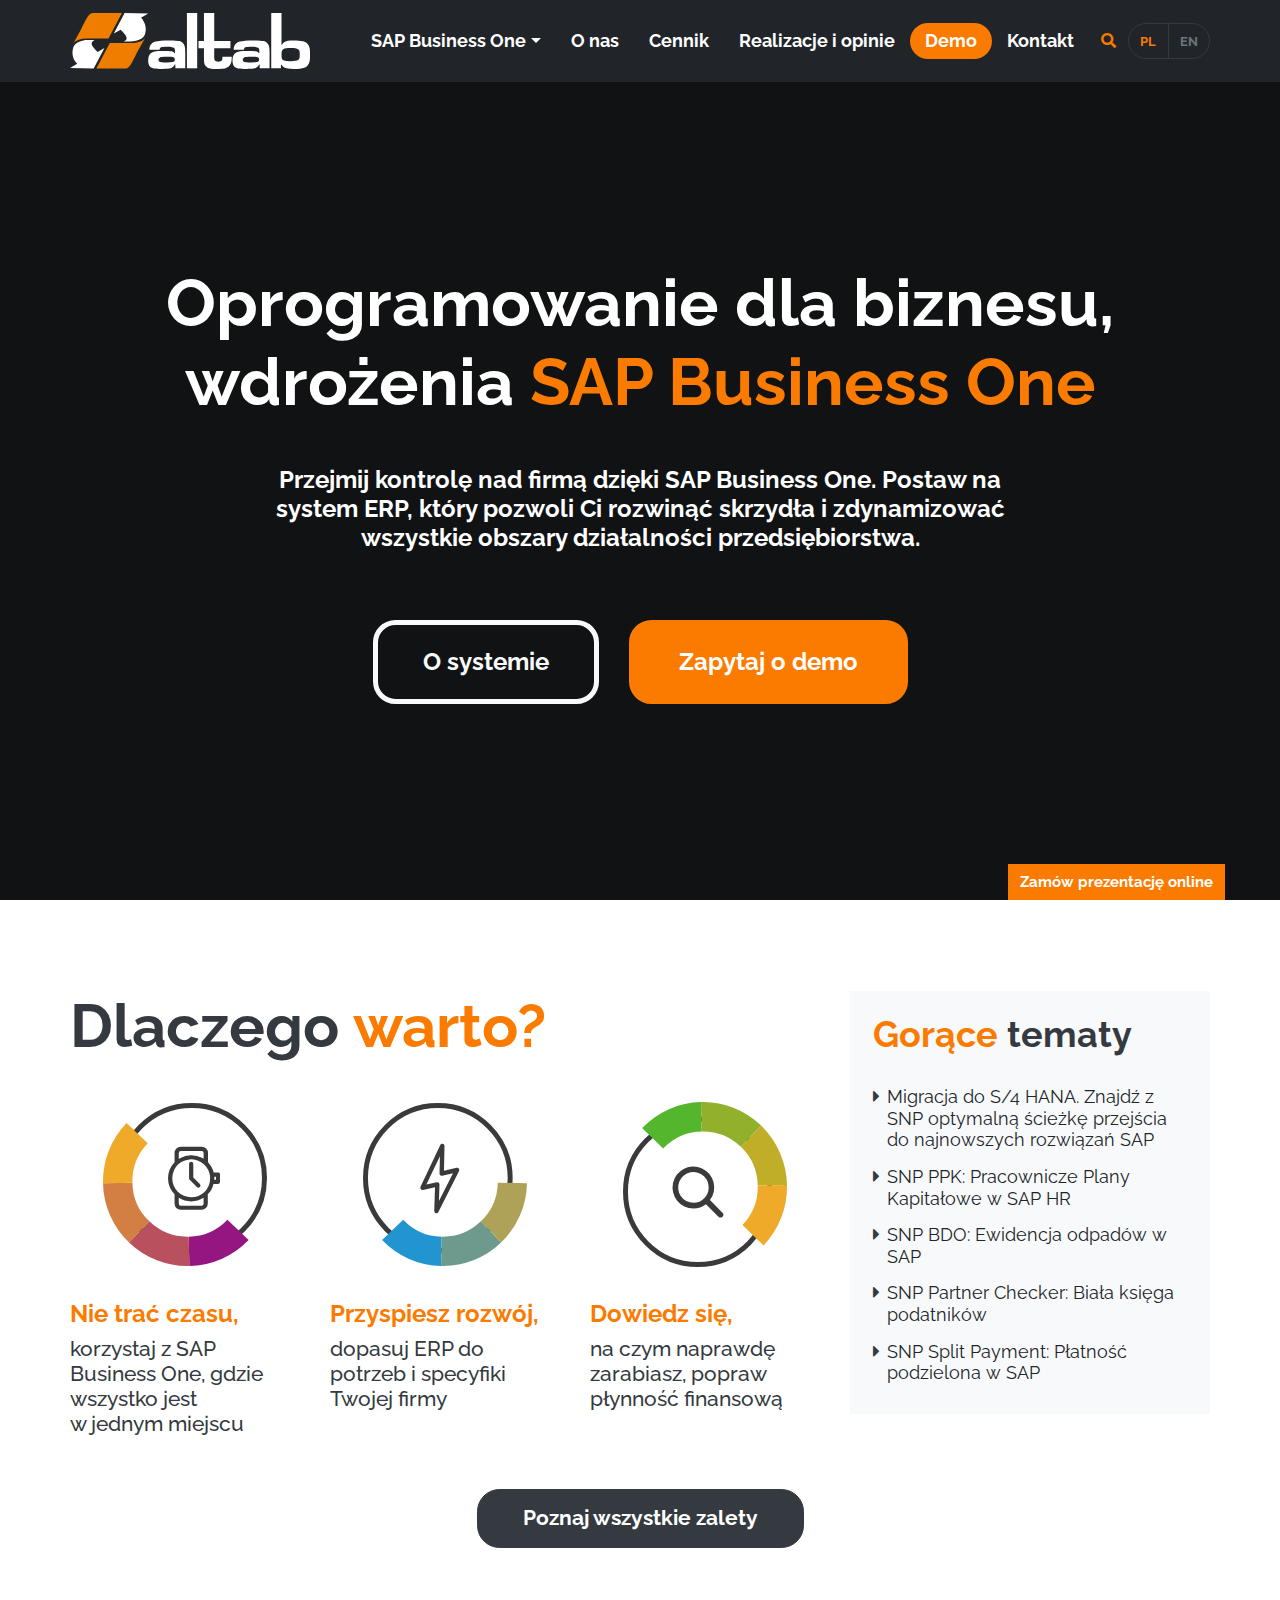
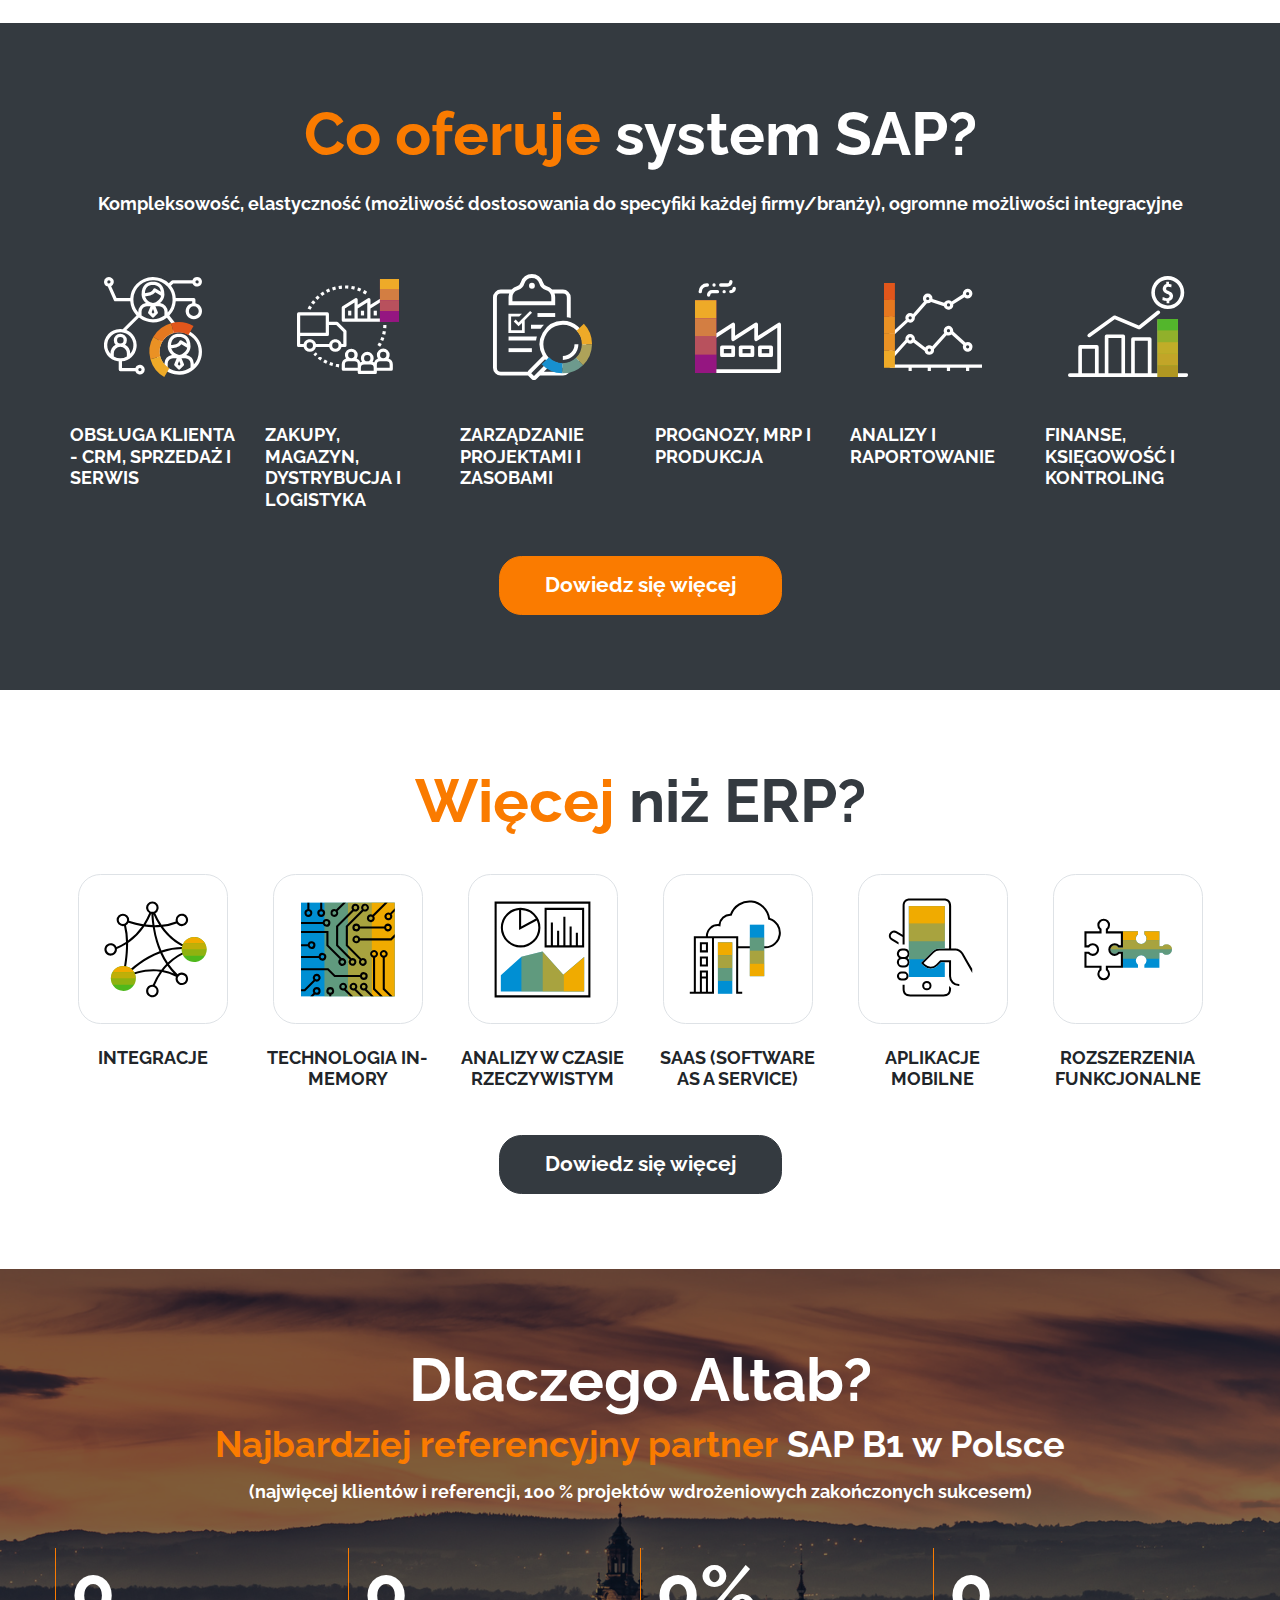
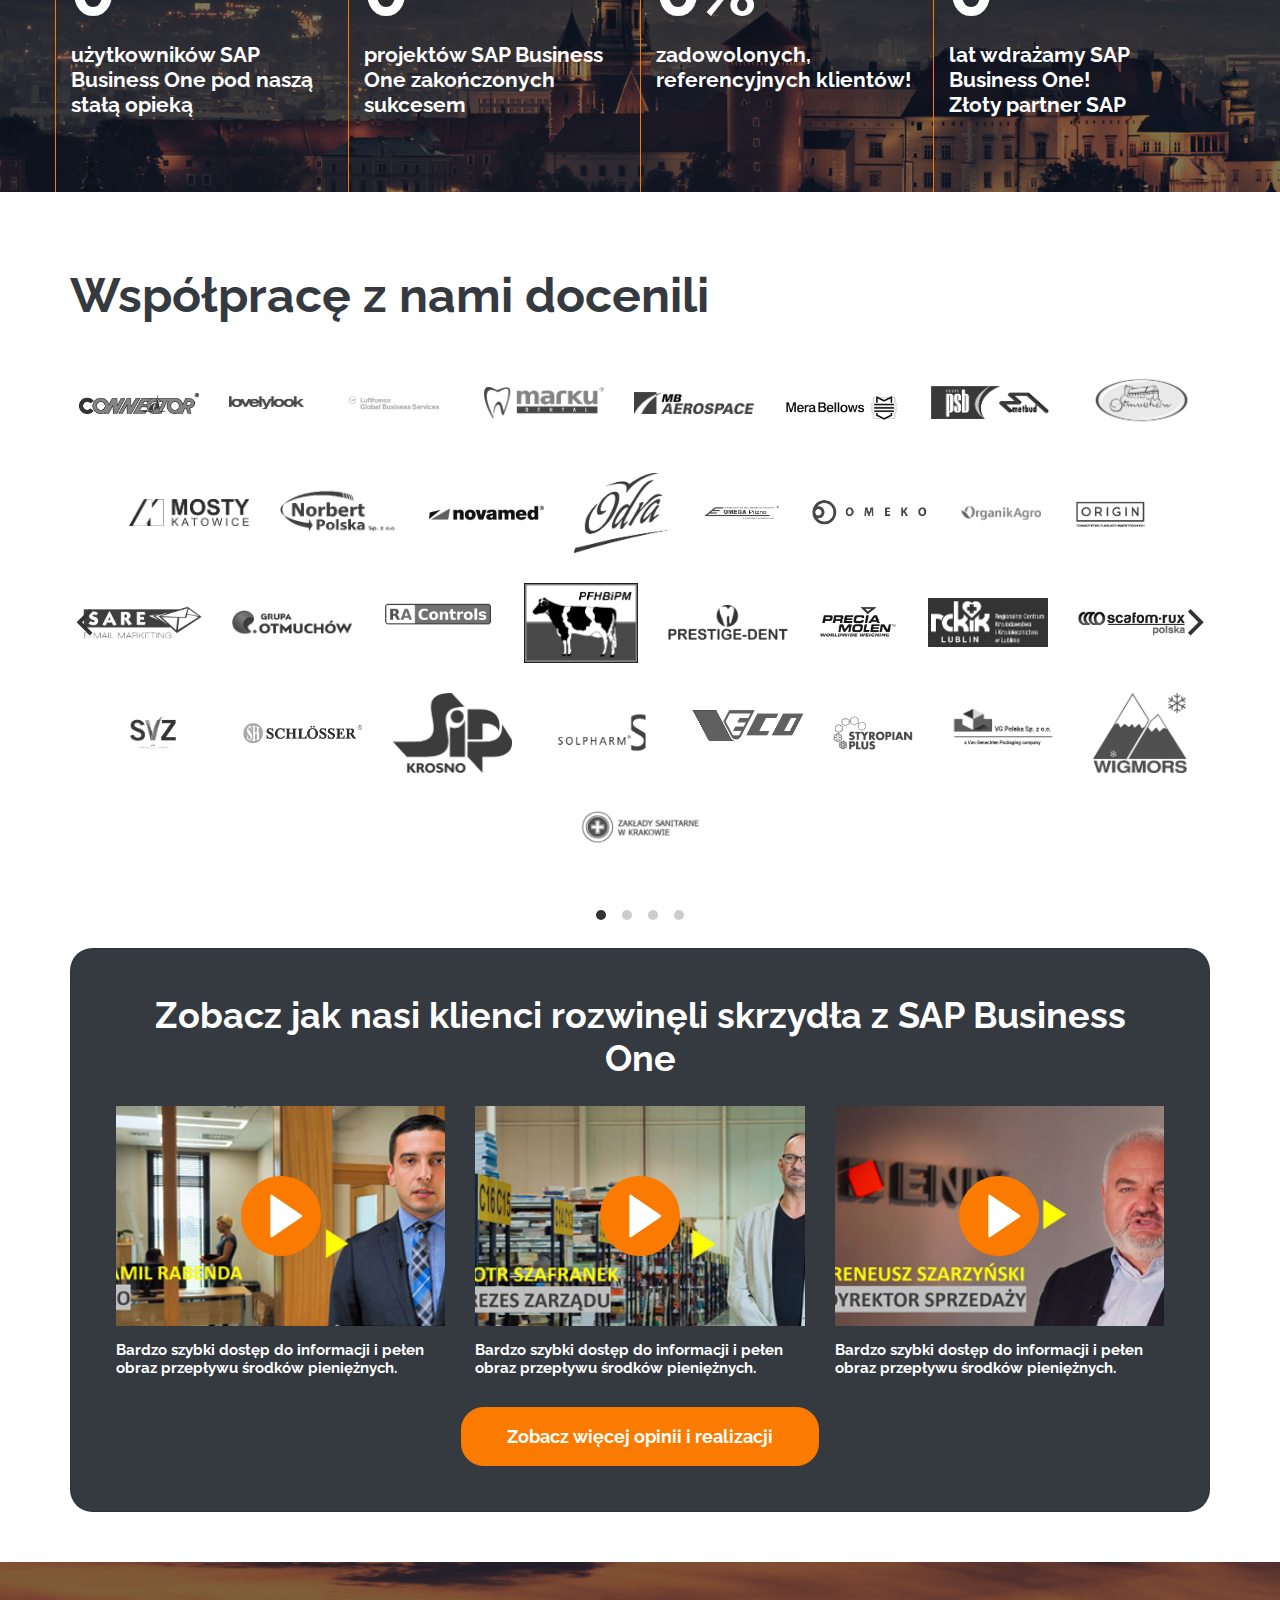
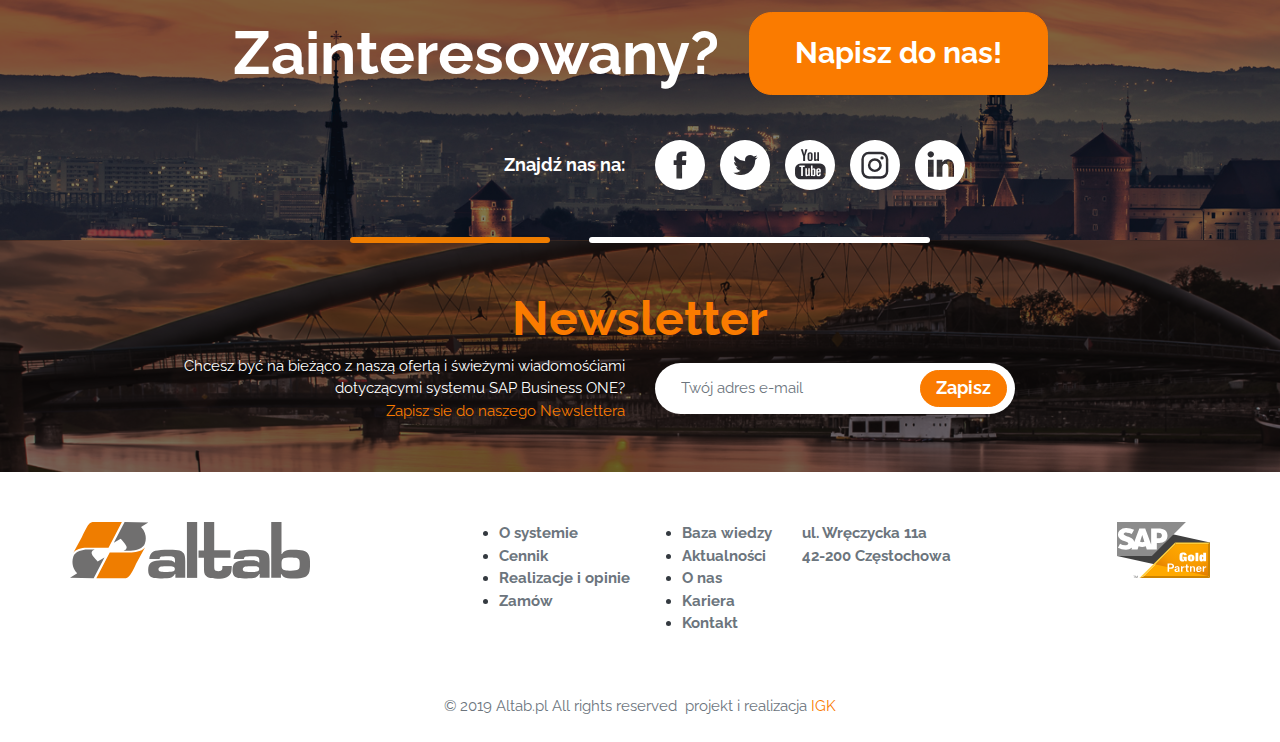
==== index.html @ 55e389f3 "Initial commit" ====
<!DOCTYPE html>
<html>

<head>
    <meta charset="utf-8">
    <meta name="viewport" content="width=device-width, initial-scale=1.0, shrink-to-fit=no">
    <title>Altab 2</title>
    <link rel="stylesheet" href="assets/bootstrap/css/bootstrap.min.css">
    <link rel="stylesheet" href="https://fonts.googleapis.com/css?family=Raleway:100,100i,200,200i,300,300i,400,400i,500,500i,600,600i,700,700i,800,800i,900,900i&amp;subset=latin-ext">
    <link rel="stylesheet" href="assets/fonts/fontawesome-all.min.css">
    <link rel="stylesheet" href="assets/css/styles.min.css">
</head>

<body>
    <div class="section__page">
        <header class="section__page__header">
            <div class="section__page__header__main">
                <nav class="navbar navbar-dark navbar-expand-xl bg-dark">
                    <div class="container"><a class="navbar-brand" href="index.html"><img class="img-fluid d-block width--240" src="assets/img/altab-logo-white.svg"></a><button data-toggle="collapse" class="navbar-toggler rounded-0 border-0 p-0" data-target="#navcol-1"><span class="sr-only">Toggle navigation</span><span class="navbar-toggler-icon"></span></button>
                        <div
                            class="collapse navbar-collapse justify-content-end py-3 py-xl-0" id="navcol-1">
                            <ul class="nav navbar-nav d-flex flex-column align-items-start flex-xl-row align-items-xl-center">
                                <li class="nav-item dropdown"><a class="dropdown-toggle nav-link text-white h5 mb-0 font-weight-bold px-0 px-xl-3" data-toggle="dropdown" aria-expanded="false" href="system.html">SAP Business One</a>
                                    <div class="dropdown-menu bg-primary rounded-lg"><a class="dropdown-item text-white small--1 font-weight-bold" href="system.html">Informacje o rozwiązaniu</a><a class="dropdown-item text-white small--1 font-weight-bold" href="system.html">Funkcje systemu</a><a class="dropdown-item text-white small--1 font-weight-bold"
                                            href="system.html">Demo produktu</a><a class="dropdown-item text-white small--1 font-weight-bold" href="system.html">Sukcesy klientów</a><a class="dropdown-item text-white small--1 font-weight-bold" href="system.html">Najważniejsze korzyści</a>
                                        <a
                                            class="dropdown-item text-white small--1 font-weight-bold" href="system.html">Kluczowe mozliwości</a><a class="dropdown-item text-white small--1 font-weight-bold" href="system.html">Dostępność SAP Business One</a><a class="dropdown-item text-white small--1 font-weight-bold" href="system.html">Elastyczność</a>
                                            <a
                                                class="dropdown-item text-white small--1 font-weight-bold" href="system.html">Rozszerzenia funkcjonalne</a><a class="dropdown-item text-white small--1 font-weight-bold" href="system.html">Koszty wdrożenia</a></div>
                                </li>
                                <li class="nav-item"><a class="nav-link text-white h5 mb-0 font-weight-bold px-0 px-xl-3" href="#">O nas</a></li>
                                <li class="nav-item"><a class="nav-link text-white h5 mb-0 font-weight-bold px-0 px-xl-3" href="#">Cennik</a></li>
                                <li class="nav-item"><a class="nav-link text-white h5 mb-0 font-weight-bold px-0 px-xl-3" href="realizacje.html">Realizacje i opinie</a></li>
                                <li class="nav-item my-2 my-lg-0"><a class="nav-link text-white bg-primary h5 mb-0 font-weight-bold rounded-pill px-4 px-lg-3" href="system.html">Demo</a></li>
                                <li class="nav-item"><a class="nav-link text-white h5 mb-0 font-weight-bold px-0 px-xl-3" href="kontakt.html">Kontakt</a></li>
                            </ul>
                            <div class="mt-3 mt-xl-0"><button class="btn text-primary d-none d-xl-block" type="button" data-toggle="modal" data-target=".modal__search"><i class="fas fa-search"></i></button>
                                <form class="form-inline d-xl-none">
                                    <div class="input-group input-group-sm bg-white align-items-center p-1 rounded-pill"><input class="form-control rounded-0 border-0 mx-2" type="text" placeholder="Wyszukaj">
                                        <div class="input-group-append"><button class="btn btn-primary rounded-pill" type="button"><span class="font-weight-bold">Szukaj</span></button></div>
                                    </div>
                                </form>
                            </div>
                            <div class="mt-3 mt-xl-0">
                                <div class="btn-group language__switcher" role="group"><button class="btn btn-outline-secondary font-weight-bold" type="button"><span class="text-uppercase text-primary small--2">PL</span></button><button class="btn btn-outline-secondary font-weight-bold" type="button"><span class="text-uppercase text-muted small--2">EN</span></button></div>
                            </div>
                    </div>
            </div>
            </nav>
    </div>
    </header>
    <main class="section__page__main">
        <div class="text-white bg-dark section__page__main__intro"><video class="d-block" loop="" autoplay="" preload="auto" muted="" playsinline=""><source src="https://altab.cf/www/Fotolia_223785980_V_HD1080.mp4" type="video/mp4"></video>
            <div class="d-flex justify-content-center align-items-center py--75" style="background-color: rgba(0,0,0,0.5);">
                <div class="container">
                    <div class="row">
                        <div class="col">
                            <h1 class="text-center large--2 font-weight-bold mb-0">Oprogramowanie dla biznesu, wdrożenia&nbsp;<span class="text-primary">SAP Business One</span></h1>
                            <div class="row justify-content-center mt-5">
                                <div class="col-xl-8">
                                    <p class="text-center h3 font-weight-bold">Przejmij kontrolę nad firmą dzięki SAP Business One. Postaw na system ERP, który pozwoli Ci rozwinąć skrzydła i zdynamizować wszystkie obszary działalności przedsiębiorstwa. </p>
                                </div>
                            </div>
                            <div class="row justify-content-center mt-5">
                                <div class="col-xl-8">
                                    <div class="row justify-content-center">
                                        <div class="col-auto py-3"><a class="btn btn-outline-light btn-lg px-5 py-4 rounded-lg border--width--5" role="button" href="system.html"><span class="h3 font-weight-bold">O systemie</span></a></div>
                                        <div class="col-auto py-3"><a class="btn btn-primary btn-lg px-5 py-4 rounded-lg border--width--5" role="button" href="artykul.html"><span class="h3 font-weight-bold">Zapytaj o demo</span></a></div>
                                    </div>
                                </div>
                            </div>
                        </div>
                    </div>
                </div>
            </div>
        </div>
        <div class="py--75 section__page__main__benefits">
            <div class="container">
                <div class="row">
                    <div class="col">
                        <div class="row align-items-baseline">
                            <div class="col-xl-8 py-3">
                                <h2 class="display-1 font-weight-bold">Dlaczego&nbsp;<span class="text-primary">warto?</span></h2>
                                <div class="row justify-content-center">
                                    <div class="col-sm-6 col-lg-4 py-3">
                                        <div class="d-flex justify-content-center">
                                            <div class="content--box width--200">
                                                <div>
                                                    <div><img src="assets/img/icon-a1.svg"></div>
                                                </div>
                                            </div>
                                        </div>
                                        <p class="d-flex flex-column mt-3 h4"><span class="text-primary h3 font-weight-bold">Nie trać czasu,</span><span>korzystaj z SAP Business One, gdzie wszystko jest <br>w jednym miejscu</span></p>
                                    </div>
                                    <div class="col-sm-6 col-lg-4 py-3">
                                        <div class="d-flex justify-content-center">
                                            <div class="content--box width--200">
                                                <div>
                                                    <div><img src="assets/img/icon-a2.svg"></div>
                                                </div>
                                            </div>
                                        </div>
                                        <p class="d-flex flex-column h4 mt-3"><span class="text-primary h3 font-weight-bold">Przyspiesz rozwój,<br></span><span>dopasuj ERP do potrzeb i specyfiki Twojej firmy</span></p>
                                    </div>
                                    <div class="col-sm-5 col-lg-4 py-3">
                                        <div class="d-flex justify-content-center">
                                            <div class="content--box width--200">
                                                <div>
                                                    <div><img src="assets/img/icon-a3.svg"></div>
                                                </div>
                                            </div>
                                        </div>
                                        <p class="d-flex flex-column h4 mt-3"><span class="text-primary h3 font-weight-bold">Dowiedz się,</span><span>na czym naprawdę zarabiasz, popraw płynność finansową</span></p>
                                    </div>
                                </div>
                            </div>
                            <div class="col py-3">
                                <div class="bg-light p-4">
                                    <h2 class="display-4 font-weight-bold mb-4"><span class="text-primary">Gorące</span>&nbsp;tematy&nbsp;</h2>
                                    <ul class="list-unstyled h5 mb-0">
                                        <li class="d-flex align-items-baseline py-2"><i class="fas fa-caret-right mr-2"></i><a class="text-dark font-weight-normal" href="#">Migracja do S/4 HANA. Znajdź z SNP optymalną ścieżkę przejścia do najnowszych rozwiązań SAP</a></li>
                                        <li class="d-flex align-items-baseline py-2"><i class="fas fa-caret-right mr-2"></i><a class="text-dark font-weight-normal" href="#">SNP PPK: Pracownicze Plany Kapitałowe w SAP HR</a></li>
                                        <li class="d-flex align-items-baseline py-2"><i class="fas fa-caret-right mr-2"></i><a class="text-dark font-weight-normal" href="#">SNP BDO: Ewidencja odpadów w SAP</a></li>
                                        <li class="d-flex align-items-baseline py-2"><i class="fas fa-caret-right mr-2"></i><a class="text-dark font-weight-normal" href="#">SNP Partner Checker: Biała księga podatników</a></li>
                                        <li class="d-flex align-items-baseline py-2"><i class="fas fa-caret-right mr-2"></i><a class="text-dark font-weight-normal" href="#">SNP Split Payment: Płatność podzielona w SAP</a></li>
                                    </ul>
                                </div>
                            </div>
                        </div>
                        <div class="d-flex justify-content-center mt-3"><a class="btn btn-secondary btn-lg px-5 py-3 rounded-lg" role="button" href="artykul.html"><span class="h4 mb-0 font-weight-bold">Poznaj wszystkie zalety</span></a></div>
                    </div>
                </div>
            </div>
        </div>
        <div class="text-white bg-secondary py--75 section__page__main__functions">
            <div class="container">
                <div class="row">
                    <div class="col">
                        <h2 class="text-center display-1 font-weight-bold mb-0"><span class="text-primary">Co oferuje</span>&nbsp;system SAP?</h2>
                        <p class="text-center h5 font-weight-bold mt-4 mb-0">Kompleksowość, elastyczność (możliwość dostosowania do specyfiki każdej firmy/branży), ogromne możliwości integracyjne</p>
                        <div class="row justify-content-center mt-4 icons--row">
                            <div class="col-sm-6 col-md-4 col-lg-3 col-xl-2 py-3">
                                <div class="d-flex justify-content-center">
                                    <div class="content--box width--150 rounded-lg" href="system.html">
                                        <a href="system.html">
                                            <div><img src="assets/img/icon-b1.svg"></div>
                                        </a>
                                    </div>
                                </div>
                                <p class="h5 font-weight-bold mt-4"><a class="text-white" href="system.html">OBSŁUGA KLIENTA - CRM, SPRZEDAŻ I SERWIS</a></p>
                            </div>
                            <div class="col-sm-6 col-md-4 col-lg-3 col-xl-2 py-3">
                                <div class="d-flex justify-content-center">
                                    <div class="content--box width--150 rounded-lg">
                                        <a href="system.html">
                                            <div><img src="assets/img/icon-b2.svg"></div>
                                        </a>
                                    </div>
                                </div>
                                <p class="h5 font-weight-bold mt-4"><a class="text-white" href="system.html">ZAKUPY, MAGAZYN, DYSTRYBUCJA&nbsp;I LOGISTYKA</a></p>
                            </div>
                            <div class="col-sm-6 col-md-4 col-lg-3 col-xl-2 py-3">
                                <div class="d-flex justify-content-center">
                                    <div class="content--box width--150 rounded-lg">
                                        <a href="system.html">
                                            <div><img src="assets/img/icon-b3.svg"></div>
                                        </a>
                                    </div>
                                </div>
                                <p class="h5 font-weight-bold mt-4"><a class="text-white" href="system.html">ZARZĄDZANIE PROJEKTAMI&nbsp;I ZASOBAMI</a></p>
                            </div>
                            <div class="col-sm-6 col-md-4 col-lg-3 col-xl-2 py-3">
                                <div class="d-flex justify-content-center">
                                    <div class="content--box width--150 rounded-lg">
                                        <a href="system.html">
                                            <div><img src="assets/img/icon-b4.svg"></div>
                                        </a>
                                    </div>
                                </div>
                                <p class="h5 font-weight-bold mt-4"><a class="text-white" href="system.html">PROGNOZY, MRP&nbsp;I PRODUKCJA</a></p>
                            </div>
                            <div class="col-sm-6 col-md-4 col-lg-3 col-xl-2 py-3">
                                <div class="d-flex justify-content-center">
                                    <div class="content--box width--150 rounded-lg">
                                        <a href="system.html">
                                            <div><img src="assets/img/icon-b5.svg"></div>
                                        </a>
                                    </div>
                                </div>
                                <p class="h5 font-weight-bold mt-4"><a class="text-white" href="system.html">ANALIZY&nbsp;I RAPORTOWANIE</a></p>
                            </div>
                            <div class="col-sm-6 col-md-4 col-lg-3 col-xl-2 py-3">
                                <div class="d-flex justify-content-center">
                                    <div class="content--box width--150 rounded-lg">
                                        <a href="system.html">
                                            <div><img src="assets/img/icon-b6.svg"></div>
                                        </a>
                                    </div>
                                </div>
                                <p class="h5 font-weight-bold mt-4"><a class="text-white" href="system.html">FINANSE, KSIĘGOWOŚĆ I KONTROLING</a></p>
                            </div>
                        </div>
                        <div class="d-flex justify-content-center mt-4"><a class="btn btn-primary btn-lg px-5 py-3 rounded-lg" role="button" href="artykul.html"><span class="h4 mb-0 font-weight-bold">Dowiedz się więcej</span></a></div>
                    </div>
                </div>
            </div>
        </div>
        <div class="py--75 section__page__main__more">
            <div class="container">
                <div class="row">
                    <div class="col">
                        <h2 class="text-center display-1 font-weight-bold mb-0"><span class="text-primary">Więcej</span>&nbsp;niż ERP?</h2>
                        <div class="row justify-content-center mt-4 icons--row">
                            <div class="col-sm-6 col-md-4 col-lg-3 col-xl-2 py-3">
                                <div class="d-flex justify-content-center">
                                    <div class="content--box width--150 border rounded-lg">
                                        <div>
                                            <div>
                                                <div class="content--box width--125">
                                                    <a href="system.html">
                                                        <div><img class="width--125" src="assets/img/icon-integracje.svg"></div>
                                                    </a>
                                                </div>
                                            </div>
                                        </div>
                                    </div>
                                </div>
                                <p class="text-uppercase text-center h5 font-weight-bold mt-4"><a class="text-dark" href="system.html">INTEGRACJE<br></a></p>
                            </div>
                            <div class="col-sm-6 col-md-4 col-lg-3 col-xl-2 py-3">
                                <div class="d-flex justify-content-center">
                                    <div class="content--box width--150 border rounded-lg">
                                        <div>
                                            <div>
                                                <div class="content--box width--125">
                                                    <a href="system.html">
                                                        <div><img class="width--125" src="assets/img/icon-technologia-in-memory.svg"></div>
                                                    </a>
                                                </div>
                                            </div>
                                        </div>
                                    </div>
                                </div>
                                <p class="text-uppercase text-center h5 font-weight-bold mt-4"><a class="text-dark" href="system.html">TECHNOLOGIA&nbsp;IN-MEMORY</a></p>
                            </div>
                            <div class="col-sm-6 col-md-4 col-lg-3 col-xl-2 py-3">
                                <div class="d-flex justify-content-center">
                                    <div class="content--box width--150 border rounded-lg">
                                        <div>
                                            <div>
                                                <div class="content--box width--125">
                                                    <a href="system.html">
                                                        <div><img class="width--125" src="assets/img/icon-analizy.svg"></div>
                                                    </a>
                                                </div>
                                            </div>
                                        </div>
                                    </div>
                                </div>
                                <p class="text-uppercase text-center h5 font-weight-bold mt-4"><a class="text-dark" href="system.html">ANALIZY W CZASIE RZECZYWISTYM</a></p>
                            </div>
                            <div class="col-sm-6 col-md-4 col-lg-3 col-xl-2 py-3">
                                <div class="d-flex justify-content-center">
                                    <div class="content--box width--150 border rounded-lg">
                                        <div>
                                            <div>
                                                <div class="content--box width--125">
                                                    <a href="system.html">
                                                        <div><img class="width--125" src="assets/img/icon-elastycznosc-i-dostepnosc.svg"></div>
                                                    </a>
                                                </div>
                                            </div>
                                        </div>
                                    </div>
                                </div>
                                <p class="text-uppercase text-center h5 font-weight-bold mt-4"><a class="text-dark" href="system.html">SAAS&nbsp;(SOFTWARE AS A SERVICE)</a></p>
                            </div>
                            <div class="col-sm-6 col-md-4 col-lg-3 col-xl-2 py-3">
                                <div class="d-flex justify-content-center">
                                    <div class="content--box width--150 border rounded-lg">
                                        <div>
                                            <div>
                                                <div class="content--box width--125">
                                                    <a href="system.html">
                                                        <div><img class="width--125" src="assets/img/icon-aplikacje-mobilne.svg"></div>
                                                    </a>
                                                </div>
                                            </div>
                                        </div>
                                    </div>
                                </div>
                                <p class="text-uppercase text-center h5 font-weight-bold mt-4"><a class="text-dark" href="system.html">APLIKACJE MOBILNE</a></p>
                            </div>
                            <div class="col-sm-6 col-md-4 col-lg-3 col-xl-2 py-3">
                                <div class="d-flex justify-content-center">
                                    <div class="content--box width--150 border rounded-lg">
                                        <div>
                                            <div>
                                                <div class="content--box width--125">
                                                    <a href="system.html">
                                                        <div><img class="width--125" src="assets/img/icon-rozszerzenia-funkcjonalne.svg"></div>
                                                    </a>
                                                </div>
                                            </div>
                                        </div>
                                    </div>
                                </div>
                                <p class="text-uppercase text-center h5 font-weight-bold mt-4"><a class="text-dark" href="system.html">ROZSZERZENIA FUNKCJONALNE</a></p>
                            </div>
                        </div>
                        <div class="d-flex justify-content-center mt-4"><a class="btn btn-secondary btn-lg px-5 py-3 rounded-lg" role="button" href="artykul.html"><span class="h4 mb-0 font-weight-bold">Dowiedz się więcej</span></a></div>
                    </div>
                </div>
            </div>
        </div>
        <div class="bg-secondary section__page__main__stats" style="background-image: url(&quot;assets/img/bg-counter.png&quot;);background-position: center;background-size: cover;background-repeat: no-repeat;">
            <div class="text-white pt--75" style="background-color: rgba(0,0,0,0.5);">
                <div class="container">
                    <div class="row">
                        <div class="col">
                            <h2 class="text-center display-1 font-weight-bold">Dlaczego Altab?</h2>
                            <p class="text-center display-4 font-weight-bold"><span class="text-primary">Najbardziej referencyjny partner</span>&nbsp;SAP B1 w Polsce</p>
                            <p class="text-center h5 font-weight-bold mb-0">(najwięcej klientów i referencji, 100 % projektów wdrożeniowych zakończonych sukcesem)</p>
                            <div class="row mt-5">
                                <div class="col-sm-6 col-lg-3 border-left border-primary pb--75">
                                    <h3 class="large--1 font-weight-bold"><span class="counter" data-value="4623">0</span></h3>
                                    <p class="h4 font-weight-bold mb-0">użytkowników SAP Business One pod naszą stałą opieką</p>
                                </div>
                                <div class="col-sm-6 col-lg-3 border-left border-primary pb--75">
                                    <h3 class="large--1 font-weight-bold"><span class="counter" data-value="219">0</span></h3>
                                    <p class="h4 font-weight-bold mb-0">projektów SAP Business One zakończonych sukcesem</p>
                                </div>
                                <div class="col-sm-6 col-lg-3 border-left border-primary pb--75">
                                    <h3 class="large--1 font-weight-bold"><span class="counter" data-value="100">0</span>%</h3>
                                    <p class="h4 font-weight-bold mb-0">zadowolonych, referencyjnych klientów!</p>
                                </div>
                                <div class="col-sm-6 col-lg-3 border-left border-primary pb--75">
                                    <h3 class="large--1 font-weight-bold"><span class="counter" data-value="16">0</span></h3>
                                    <p class="h4 font-weight-bold mb-0">lat wdrażamy SAP Business One! <br>Złoty partner SAP</p>
                                </div>
                            </div>
                        </div>
                    </div>
                </div>
            </div>
        </div>
        <div class="pt--75">
            <div class="section__page__main__logos">
                <div class="container">
                    <div class="row">
                        <div class="col">
                            <h2 class="display-3 font-weight-bold mb-0">Współpracę z nami docenili</h2>
                            <div class="row mt-4 flickity--slider">
                                <div class="col-12">
                                    <div class="row justify-content-center align-items-center">
                                        <div class="col-auto py-3"><img src="assets/img/logo-company-connector.png"></div>
                                        <div class="col-auto py-3"><img src="assets/img/logo-company-lovelylook.png"></div>
                                        <div class="col-auto py-3"><img src="assets/img/logo-company-lufthansa.png"></div>
                                        <div class="col-auto py-3"><img src="assets/img/logo-company-marku-dental.png"></div>
                                        <div class="col-auto py-3"><img src="assets/img/logo-company-mb-aerospace.png"></div>
                                        <div class="col-auto py-3"><img src="assets/img/logo-company-merabellows.png"></div>
                                        <div class="col-auto py-3"><img src="assets/img/logo-company-psb.png"></div>
                                        <div class="col-auto py-3"><img src="assets/img/logo-company-otmuch.png"></div>
                                        <div class="col-auto py-3"><img src="assets/img/logo-company-mosty-katowice.png"></div>
                                        <div class="col-auto py-3"><img src="assets/img/logo-company-norbert.png"></div>
                                        <div class="col-auto py-3"><img src="assets/img/logo-company-navamed.png"></div>
                                        <div class="col-auto py-3"><img src="assets/img/logo-company-odra.png"></div>
                                        <div class="col-auto py-3"><img src="assets/img/logo-company-omega.png"></div>
                                        <div class="col-auto py-3"><img src="assets/img/logo-company-omeko.png"></div>
                                        <div class="col-auto py-3"><img src="assets/img/logo-company-organik.png"></div>
                                        <div class="col-auto py-3"><img src="assets/img/logo-company-origin.png"></div>
                                        <div class="col-auto py-3"><img src="assets/img/logo-company-sare.png"></div>
                                        <div class="col-auto py-3"><img src="assets/img/logo-company-grupa-otmuchow.png"></div>
                                        <div class="col-auto py-3"><img src="assets/img/logo-company-ra-controls.png"></div>
                                        <div class="col-auto py-3"><img src="assets/img/logo-company-pfhbipm.png"></div>
                                        <div class="col-auto py-3"><img src="assets/img/logo-company-prestige-dent.png"></div>
                                        <div class="col-auto py-3"><img src="assets/img/logo-company-precia-molen.png"></div>
                                        <div class="col-auto py-3"><img src="assets/img/logo-company-rckik.png"></div>
                                        <div class="col-auto py-3"><img src="assets/img/logo-company-scafom-rux.png"></div>
                                        <div class="col-auto py-3"><img src="assets/img/logo-company-svz.png"></div>
                                        <div class="col-auto py-3"><img src="assets/img/logo-company-schlosser.png"></div>
                                        <div class="col-auto py-3"><img src="assets/img/logo-company-sip.png"></div>
                                        <div class="col-auto py-3"><img src="assets/img/logo-company-solpharm.png"></div>
                                        <div class="col-auto py-3"><img src="assets/img/logo-company-veco.png"></div>
                                        <div class="col-auto py-3"><img src="assets/img/logo-company-styropian.png"></div>
                                        <div class="col-auto py-3"><img src="assets/img/logo-company-vg.png"></div>
                                        <div class="col-auto py-3"><img src="assets/img/logo-company-wigmors.png"></div>
                                        <div class="col-auto py-3"><img src="assets/img/logo-company-zaklady-sanitarne.png"></div>
                                    </div>
                                </div>
                                <div class="col-12">
                                    <div class="row justify-content-center align-items-center">
                                        <div class="col-auto py-3"><img src="assets/img/logo-company-domson.png"></div>
                                        <div class="col-auto py-3"><img src="assets/img/logo-company-dimico.png"></div>
                                        <div class="col-auto py-3"><img src="assets/img/logo-company-diahem.png"></div>
                                        <div class="col-auto py-3"><img src="assets/img/logo-company-cynel.png"></div>
                                        <div class="col-auto py-3"><img src="assets/img/logo-company-connector.png"></div>
                                        <div class="col-auto py-3"><img src="assets/img/logo-company-ciepiela.png"></div>
                                        <div class="col-auto py-3"><img src="assets/img/logo-company-chadbourne.png"></div>
                                        <div class="col-auto py-3"><img src="assets/img/logo-company-cad-expert.png"></div>
                                        <div class="col-auto py-3"><img src="assets/img/logo-company-drabpol.png"></div>
                                        <div class="col-auto py-3"><img src="assets/img/logo-company-dyka.png"></div>
                                        <div class="col-auto py-3"><img src="assets/img/logo-company-edu-ksiazka.png"></div>
                                        <div class="col-auto py-3"><img src="assets/img/logo-company-edmasz.png"></div>
                                        <div class="col-auto py-3"><img src="assets/img/logo-company-eko-vit.png"></div>
                                        <div class="col-auto py-3"><img src="assets/img/logo-company-electrowelle.png"></div>
                                        <div class="col-auto py-3"><img src="assets/img/logo-company-elektromont.png"></div>
                                        <div class="col-auto py-3"><img src="assets/img/logo-company-enix.png"></div>
                                        <div class="col-auto py-3"><img src="assets/img/logo-company-euro-leki.png"></div>
                                        <div class="col-auto py-3"><img src="assets/img/logo-company-ep-serwis.png"></div>
                                        <div class="col-auto py-3"><img src="assets/img/logo-company-exmot.png"></div>
                                        <div class="col-auto py-3"><img src="assets/img/logo-company-fibre.png"></div>
                                        <div class="col-auto py-3"><img src="assets/img/logo-company-femax.png"></div>
                                        <div class="col-auto py-3"><img src="assets/img/logo-company-hsg.png"></div>
                                        <div class="col-auto py-3"><img src="assets/img/logo-company-gastro-poland.png"></div>
                                        <div class="col-auto py-3"><img src="assets/img/logo-company-globema.png"></div>
                                        <div class="col-auto py-3"><img src="assets/img/logo-company-helimed.png"></div>
                                        <div class="col-auto py-3"><img src="assets/img/logo-company-hap-armatura.png"></div>
                                        <div class="col-auto py-3"><img src="assets/img/logo-company-hertz.png"></div>
                                        <div class="col-auto py-3"><img src="assets/img/logo-company-horn.png"></div>
                                        <div class="col-auto py-3"><img src="assets/img/logo-company-htm.png"></div>
                                        <div class="col-auto py-3"><img src="assets/img/logo-company-ien.png"></div>
                                        <div class="col-auto py-3"><img src="assets/img/logo-company-hurtpol.png"></div>
                                        <div class="col-auto py-3"><img src="assets/img/logo-company-fortuna.png"></div>
                                        <div class="col-auto py-3"><img src="assets/img/logo-company-inis.png"></div>
                                        <div class="col-auto py-3"><img src="assets/img/logo-company-inpol-krak.png"></div>
                                        <div class="col-auto py-3"><img src="assets/img/logo-company-invico.png"></div>
                                    </div>
                                </div>
                                <div class="col-12">
                                    <div class="row justify-content-center align-items-center">
                                        <div class="col-auto py-3"><img src="assets/img/logo-company-denon.png"></div>
                                        <div class="col-auto py-3"><img src="assets/img/logo-company-glass-service.png"></div>
                                        <div class="col-auto py-3"><img src="assets/img/logo-company-arex.png"></div>
                                        <div class="col-auto py-3"><img src="assets/img/logo-company-ake-robotics.png"></div>
                                        <div class="col-auto py-3"><img src="assets/img/logo-company-barilla.png"></div>
                                        <div class="col-auto py-3"><img src="assets/img/logo-company-bratex.png"></div>
                                        <div class="col-auto py-3"><img src="assets/img/logo-company-asko.png"></div>
                                        <div class="col-auto py-3"><img src="assets/img/logo-company-simplicom.png"></div>
                                        <div class="col-auto py-3"><img src="assets/img/logo-company-roger.png"></div>
                                        <div class="col-auto py-3"><img src="assets/img/logo-company-zbroja.png"></div>
                                        <div class="col-auto py-3"><img src="assets/img/logo-company-velset.png"></div>
                                        <div class="col-auto py-3"><img src="assets/img/logo-company-bookland.png"></div>
                                        <div class="col-auto py-3"><img src="assets/img/logo-company-flytronic.png"></div>
                                        <div class="col-auto py-3"><img src="assets/img/logo-company-ptqv.png"></div>
                                        <div class="col-auto py-3"><img src="assets/img/logo-company-wb-electronics.png"></div>
                                        <div class="col-auto py-3"><img src="assets/img/logo-company-armet.png"></div>
                                        <div class="col-auto py-3"><img src="assets/img/logo-company-awbud.png"></div>
                                        <div class="col-auto py-3"><img src="assets/img/logo-company-agraf.png"></div>
                                        <div class="col-auto py-3"><img src="assets/img/logo-company-delfarma.png"></div>
                                        <div class="col-auto py-3"><img src="assets/img/logo-company-amabud.png"></div>
                                        <div class="col-auto py-3"><img src="assets/img/logo-company-kleen-tex.png"></div>
                                        <div class="col-auto py-3"><img src="assets/img/logo-company-yellow-octopus.png"></div>
                                        <div class="col-auto py-3"><img src="assets/img/logo-company-awex.png"></div>
                                        <div class="col-auto py-3"><img src="assets/img/logo-company-ropla.png"></div>
                                        <div class="col-auto py-3"><img src="assets/img/logo-company-baltchem.jpg"></div>
                                        <div class="col-auto py-3"><img src="assets/img/logo-company-ziarn-pol.png"></div>
                                        <div class="col-auto py-3"><img src="assets/img/logo-company-business-mind.png"></div>
                                        <div class="col-auto py-3"><img src="assets/img/logo-company-wojdak.png"></div>
                                        <div class="col-auto py-3"><img src="assets/img/logo-company-techem.png"></div>
                                        <div class="col-auto py-3"><img src="assets/img/logo-company-agro-ters.png"></div>
                                        <div class="col-auto py-3"><img src="assets/img/logo-company-pkg.png"></div>
                                        <div class="col-auto py-3"><img src="assets/img/logo-company-abak.png"></div>
                                        <div class="col-auto py-3"><img src="assets/img/logo-company-zlomex.png"></div>
                                        <div class="col-auto py-3"><img src="assets/img/logo-company-dts.jpg"></div>
                                        <div class="col-auto py-3"><img src="assets/img/logo-company-machnik.jpg"></div>
                                    </div>
                                </div>
                                <div class="col-12">
                                    <div class="row justify-content-center align-items-center">
                                        <div class="col-auto py-3"><img src="assets/img/logo-company-iplex.png"></div>
                                        <div class="col-auto py-3"><img src="assets/img/logo-company-ipp.png"></div>
                                        <div class="col-auto py-3"><img src="assets/img/logo-company-ultex-pol.png"></div>
                                        <div class="col-auto py-3"><img src="assets/img/logo-company-jarex.png"></div>
                                        <div class="col-auto py-3"><img src="assets/img/logo-company-jcl.png"></div>
                                        <div class="col-auto py-3"><img src="assets/img/logo-company-jld.png"></div>
                                        <div class="col-auto py-3"><img src="assets/img/logo-company-jmp-flowers.png"></div>
                                        <div class="col-auto py-3"><img src="assets/img/logo-company-joyglobal.png"></div>
                                        <div class="col-auto py-3"><img src="assets/img/logo-company-farby-kabe.png"></div>
                                        <div class="col-auto py-3"><img src="assets/img/logo-company-kolbud.png"></div>
                                        <div class="col-auto py-3"><img src="assets/img/logo-company-konrad.png"></div>
                                        <div class="col-auto py-3"><img src="assets/img/logo-company-lama.png"></div>
                                        <div class="col-auto py-3"><img src="assets/img/logo-company-lbb.png"></div>
                                        <div class="col-auto py-3"><img src="assets/img/logo-company-taimen.png"></div>
                                        <div class="col-auto py-3"><img src="assets/img/logo-company-zremb.png"></div>
                                        <div class="col-auto py-3"><img src="assets/img/logo-company-termot.png"></div>
                                        <div class="col-auto py-3"><img src="assets/img/logo-company-top.png"></div>
                                        <div class="col-auto py-3"><img src="assets/img/logo-company-top-packaging.png"></div>
                                        <div class="col-auto py-3"><img src="assets/img/logo-company-trans-poludnie.png"></div>
                                        <div class="col-auto py-3"><img src="assets/img/logo-company-unia.png"></div>
                                        <div class="col-auto py-3"><img src="assets/img/logo-company-vandemoortele.png"></div>
                                        <div class="col-auto py-3"><img src="assets/img/logo-company-zing.png"></div>
                                        <div class="col-auto py-3"><img src="assets/img/logo-company-techmag.png"></div>
                                        <div class="col-auto py-3"><img src="assets/img/logo-company-scafom-rux.png"></div>
                                        <div class="col-auto py-3"><img src="assets/img/logo-company-sare.png"></div>
                                        <div class="col-auto py-3"><img src="assets/img/logo-company-marco-oil.png"></div>
                                        <div class="col-auto py-3"><img src="assets/img/logo-company-talex.png"></div>
                                        <div class="col-auto py-3"><img src="assets/img/logo-company-agro-masz.png"></div>
                                        <div class="col-auto py-3"><img src="assets/img/logo-company-dgmc.png"></div>
                                        <div class="col-auto py-3"><img src="assets/img/logo-company-abito.png"></div>
                                        <div class="col-auto py-3"><img src="assets/img/logo-company-ik-logistics.png"></div>
                                    </div>
                                </div>
                            </div>
                        </div>
                    </div>
                </div>
            </div>
            <div class="mt--50 mb--50">
                <div class="container">
                    <div class="row">
                        <div class="col">
                            <div class="card text-white bg-secondary rounded-lg">
                                <div class="card-body p-3 p-sm-4 p-md-5">
                                    <h2 class="text-center card-title display-4 font-weight-bold">Zobacz jak nasi klienci rozwinęli skrzydła z SAP Business One</h2>
                                    <div class="row justify-content-center">
                                        <div class="col-sm-6 col-lg-4 py-3">
                                            <div class="content--box format--3-2 video--thumbnail"><a href="artykul.html"><img src="assets/img/thumbnail-1.jpg"></a></div>
                                            <h3 class="mt-3 mb-0 h6 font-weight-bold"><a class="text-white" href="artykul.html">Bardzo szybki dostęp do informacji i pełen obraz przepływu środków pieniężnych.</a></h3>
                                        </div>
                                        <div class="col-sm-6 col-lg-4 py-3">
                                            <div class="content--box format--3-2 video--thumbnail"><a href="artykul.html"><img src="assets/img/thumbnail-2.jpg"></a></div>
                                            <h3 class="mt-3 mb-0 h6 font-weight-bold"><a class="text-white" href="artykul.html">Bardzo szybki dostęp do informacji i pełen obraz przepływu środków pieniężnych.</a></h3>
                                        </div>
                                        <div class="col-sm-6 col-lg-4 py-3">
                                            <div class="content--box format--3-2 video--thumbnail"><a href="artykul.html"><img src="assets/img/thumbnail-3.jpg"></a></div>
                                            <h3 class="mt-3 mb-0 h6 font-weight-bold"><a class="text-white" href="artykul.html">Bardzo szybki dostęp do informacji i pełen obraz przepływu środków pieniężnych.</a></h3>
                                        </div>
                                    </div>
                                    <div class="d-flex justify-content-center mt-3"><a class="btn btn-primary btn-lg px-5 py-3 rounded-lg" role="button" href="realizacje.html"><span class="font-weight-bold">Zobacz więcej opinii i realizacji</span></a></div>
                                </div>
                            </div>
                        </div>
                    </div>
                </div>
            </div>
        </div>
        <div class="text-white bg-dark section__page__main__cta">
            <div class="section__page__main__cta__contact" style="background-image: url(&quot;assets/img/bg-contact.png&quot;);background-position: center;background-size: cover;">
                <div class="pt--50 pb--50" style="background-color: rgba(0,0,0,0.5);">
                    <div class="container">
                        <div class="row justify-content-center align-items-center">
                            <div class="col-auto">
                                <h2 class="text-right mb-0 display-1 font-weight-bold">Zainteresowany?</h2>
                            </div>
                            <div class="col-auto mt-3 mt-lg-0"><a class="btn btn-primary btn-lg px-5 py-4 rounded-lg" role="button" href="kontakt.html"><span class="h1 font-weight-bold">Napisz do nas!</span></a></div>
                        </div>
                        <div class="row align-items-center mt-5">
                            <div class="col">
                                <h2 class="text-right h5 mb-0 font-weight-bold">Znajdź nas na:</h2>
                            </div>
                            <div class="col">
                                <ul class="list-inline d-flex mb-0">
                                    <li class="list-inline-item d-block mb-0 mr-3">
                                        <a href="#">
                                            <div class="content--box width--50">
                                                <div><img class="d-block svg" src="assets/img/icon-facebook.svg"></div>
                                            </div>
                                        </a>
                                    </li>
                                    <li class="list-inline-item d-block mb-0 mr-3">
                                        <a href="#">
                                            <div class="content--box width--50">
                                                <div><img class="d-block svg" src="assets/img/icon-twitter.svg"></div>
                                            </div>
                                        </a>
                                    </li>
                                    <li class="list-inline-item d-block mb-0 mr-3">
                                        <a href="#">
                                            <div class="content--box width--50">
                                                <div><img class="d-block svg" src="assets/img/icon-youtube.svg"></div>
                                            </div>
                                        </a>
                                    </li>
                                    <li class="list-inline-item d-block mb-0 mr-3">
                                        <a href="#">
                                            <div class="content--box width--50">
                                                <div><img class="d-block svg" src="assets/img/icon-instagram.svg"></div>
                                            </div>
                                        </a>
                                    </li>
                                    <li class="list-inline-item d-block mb-0 mr-3">
                                        <a href="#">
                                            <div class="content--box width--50">
                                                <div><img class="d-block svg" src="assets/img/icon-linkedin.svg"></div>
                                            </div>
                                        </a>
                                    </li>
                                </ul>
                            </div>
                        </div>
                    </div>
                </div>
            </div>
            <div class="section__page__main__cta__newsletter" style="background-image: url(&quot;assets/img/bg-newsletter.png&quot;);background-position: center;background-size: cover;">
                <div class="py--50" style="background-color: rgba(0,0,0,0.5);">
                    <div class="container">
                        <div class="row">
                            <div class="col">
                                <h2 class="text-center text-primary display-3 font-weight-bold">Newsletter</h2>
                                <div class="row align-items-center">
                                    <div class="col-md-6">
                                        <p class="text-center text-md-right mb-0">Chcesz być na bieżąco z naszą ofertą i świeżymi wiadomośćiami<br>dotyczącymi systemu SAP Business ONE?</p>
                                        <p class="text-center text-md-right text-primary mb-0">Zapisz sie do naszego Newslettera</p>
                                    </div>
                                    <div class="col-md-6 col-lg-4 mt-3 mt-md-0">
                                        <form>
                                            <div class="input-group bg-white p-2 rounded-pill"><input class="form-control rounded-0 border-0 mx-2" type="text" placeholder="Twój adres e-mail">
                                                <div class="input-group-append"><button class="btn btn-primary rounded-pill px-3" type="button"><span class="h5 font-weight-bold">Zapisz</span></button></div>
                                            </div>
                                        </form>
                                    </div>
                                </div>
                            </div>
                        </div>
                    </div>
                </div>
            </div>
        </div>
        <div class="section__page__main__modals">
            <div class="modal fade" role="dialog" tabindex="-1" id="welcome__modal-1" data-backdrop="static" data-keyboard="false">
                <div class="modal-dialog modal-lg modal-dialog-centered" role="document">
                    <div class="modal-content rounded-0 shadow">
                        <div class="modal-body p-0">
                            <div class="row no-gutters">
                                <div class="col-12 col-lg-5 d-flex align-items-stretch">
                                    <div class="d-flex image__box format--1-1">
                                        <div class="d-flex"><img class="img-fluid" src="assets/img/bg-intro.jpg" style="object-fit: cover;"></div>
                                    </div>
                                </div>
                                <div class="col p-5">
                                    <div></div>
                                    <h2 class="text-primary font-weight-bold">Pliki cookies</h2>
                                    <p class="text-left">Strona wykorzystuję pliki cookies w celu prawidłowego działania, korzystania z narzędzi analitycznych i marketingowych oraz zapewniania funkcji społecznościowych. Szczegóły znajdziesz w <a data-toggle="modal" data-target="#privacy__modal"
                                            href="#">Polityce Prywatności</a>. Czy zgadzasz się na wykorzystywanie plików cookies?</p><button class="btn btn-primary rounded font-weight-bold modal__accept rounded-pill" type="button">Akceptuję</button></div>
                            </div>
                        </div>
                    </div>
                </div>
            </div>
            <div class="modal fade modal--media modal__video" role="dialog" tabindex="-1" data-backdrop="static" data-keyboard="false">
                <div class="modal-dialog modal-lg modal-dialog-centered" role="document">
                    <div class="modal-content">
                        <div class="modal-header d-flex justify-content-end border-0 p-0">
                            <div><button class="btn btn-link bg-white border-left border-bottom px-3 rounded-0" data-dismiss="modal" type="button"><span class="text-dark"><i class="fas fa-times"></i></span></button></div><button type="button" class="close"
                                data-dismiss="modal" aria-label="Close"><span aria-hidden="true">×</span></button></div>
                        <div class="modal-body p-0">
                            <div class="container m-0">
                                <div class="row m-9">
                                    <div class="col p-0"><video class="d-block w-100" preload="auto" controls=""><source src="https://altab.ga/wp-content/uploads/2019/12/SAP-POLISH-2.mp4" type="video/mp4"></video></div>
                                </div>
                            </div>
                        </div>
                    </div>
                </div>
            </div>
            <div class="modal fade modal--media modal__search rounded-0" role="dialog" tabindex="-1" data-backdrop="static" data-keyboard="false">
                <div class="modal-dialog modal-dialog-centered" role="document">
                    <div class="modal-content rounded-0">
                        <div class="modal-header d-flex justify-content-end border-0 p-0" style="width: auto; left: auto; right: 0;">
                            <div><button class="btn btn-link bg-white border-left border-bottom px-3 rounded-0" data-dismiss="modal" type="button"><span class="text-dark"><i class="fas fa-times"></i></span></button></div><button type="button" class="close"
                                data-dismiss="modal" aria-label="Close"><span aria-hidden="true">×</span></button></div>
                        <div class="modal-body pr-5">
                            <div class="container">
                                <div class="row">
                                    <div class="col">
                                        <form action="/szukaj/" method="get">
                                            <div class="input-group"><input class="form-control" type="text" name="wyszukaj">
                                                <div class="input-group-append"><button class="btn btn-primary font-weight-bold" type="submit">Wyszukaj</button></div>
                                            </div>
                                        </form>
                                    </div>
                                </div>
                            </div>
                        </div>
                    </div>
                </div>
            </div>
            <div class="modal fade modal--fullscreen modal__privacy" role="dialog" tabindex="-1" data-backdrop="static" data-keyboard="false">
                <div class="modal-dialog" role="document">
                    <div class="modal-content">
                        <div class="modal-header d-flex justify-content-end border-0 p-0">
                            <div><button class="btn btn-link border-left border-bottom px-3 rounded-0" data-dismiss="modal" type="button"><span class="text-dark"><i class="fas fa-times"></i></span></button></div><button type="button" class="close" data-dismiss="modal"
                                aria-label="Close"><span aria-hidden="true">×</span></button></div>
                        <div class="modal-body py-5">
                            <div class="container">
                                <div class="row">
                                    <div class="col">
                                        <h2 class="h1 mb-4">Polityka prywatności w firmie serwisie www.altab.pl:</h2>
                                        <h4 class="text-uppercase font-weight-bold">Pojęcia</h4>
                                        <ol>
                                            <li>ALTAB S.A., ul. Wręczycka 11a, 42-200 Częstochowa, NIP: 949-15-77-451</li>
                                            <li>Strona internetowa funkcjonująca w domenie www.altab.pl</li>
                                            <li>Klient – osoba fizyczna posiadająca pełną zdolność do czynności prawnych, a w wypadkach przewidzianych przez przepisy powszechnie obowiązujące, także osoba fizyczna posiadająca ograniczoną zdolność do czynności
                                                prawnych albo osoba prawna albo jednostka organizacyjna nieposiadająca osobowości prawnej, której ustawa przyznaje zdolność prawną; - zamierzająca korzystać z co najmniej jednej Usługi elektronicznej;</li>
                                        </ol>
                                        <h4 class="text-uppercase font-weight-bold">ADMINISTRATOR DANYCH OSOBOWYCH</h4>
                                        <p>ALTAB prowadzący działalność gospodarczą pod nazwą ALTAB S.A., ul. Wręczycka 11a, 42-200 Częstochowa, NIP: 949-15-77-451 jest administratorem w rozumieniu rozporządzenia Parlamentu Europejskiego i Rady (UE) z dnia
                                            27 kwietnia 2016 r. w sprawie ochrony osób fizycznych w związku z przetwarzaniem danych osobowych i w sprawie swobodnego przepływu takich danych oraz uchylenia dyrektywy 95/46/WE (dalej: Rozporządzenie).</p>
                                        <h4
                                            class="text-uppercase font-weight-bold">CEL I ZAKRES GROMADZENIA DANYCH</h4>
                                            <p>W czasie obecności użytkownika lub Klienta na stronie www.altab.pl, w szczególności podczas korzystania z Usług elektronicznych może zostać poproszony o podanie (udostępnienie) swoich danych osobowych. Zakres
                                                powierzenia swoich danych występuje w podziale na dane obowiązkowe i nieobowiązkowe, każdorazowo wyszczególnione w przystosowanym formularzu do wprowadzenia tych danych, stosownie do potrzeb danego formularza,
                                                z której użytkownik lub Klient zamierza skorzystać. Podanie danych jest zawsze dobrowolne, lecz czasami niezbędne dla prawidłowego zrealizowania zapytania.<br></p>
                                            <p>Przetwarzanie danych odbywa się wyłącznie w celu, w jakim zostały udostępnione www.altab.pl. W celach przesyłania informacji handlowej oraz oferty firmy Altab S.A.<br></p>
                                            <p>Celem Polityki Prywatności i Bezpieczeństwa jest określenie działań podejmowanych przez Altab w zakresie ochrony danych osobowych przetwarzanych, w tym zbieranych za pośrednictwem strony www.altab.pl, takich
                                                jak formularze kontaktowe. Wszelkie działania Altab S.A. podlegają przepisom prawa polskiego oraz ogólnego rozporządzenia o ochronie danych osobowych (Rozporządzenie). Polityka Prywatności i Bezpieczeństwa
                                                podlega przepisom prawa polskiego i ogólnego rozporządzenia o ochronie danych (Rozporządzenie).<br></p>
                                            <h4 class="text-uppercase font-weight-bold">DOBROWOLNOŚĆ UDOSTĘPNIENIA DANYCH<br></h4>
                                            <p>Każdy użytkownik strony www.altab.pl w celu skorzystania z Usług kontaktu elektronicznego dysponuje prawem dobrowolnego wprowadzenia danych.<br></p>
                                            <p>Dane niezbędne (obowiązkowe) do wprowadzenia w przypadku skorzystania Usługi kontaktu elektronicznego lub zrealizowania zamówienia każdorazowo pozostają wyszczególnione w formularzu przeznaczonym do wprowadzenia
                                                tych danych.<br></p>
                                            <h4 class="text-uppercase font-weight-bold">PRAWO DO USUNIĘCIA DANYCH<br></h4>
                                            <p>Szanując prawo użytkowników oraz Klientów Altab S.A. pragniemy poinformować, że każda z osób ma prawo do usunięcia swoich danych. Prawo to określane jest powszechnie, jako „prawo do bycia zapomnianym”. Altab
                                                S.A. jest zobowiązany do usunięcia wszelkich danych osoby zgłaszającej, z zastrzeżeniem, że nie będzie innej podstawy prawnej do dalszego przetwarzania tych danych, taka podstawa może wynikać z np.: obowiązku
                                                przechowywania dokumentacji ofertowej. Jeżeli jednak realizacja żądania nie będzie możliwa poinformujemy o tym wraz ze wskazaniem podstawy prawnej.<br></p>
                                            <h4 class="text-uppercase font-weight-bold">PRAWO DO PRZENOSZENIA DANYCH<br></h4>
                                            <p>Na wyraźną prośbę osoby, której dane są przetwarzane przez Altab S.A., otrzymasz od nas plik z danymi ustrukturyzowanymi w powszechnie używanym formacie. W ramach tego prawa możesz również wskazać podmiot, któremu
                                                jako administrator danych powinniśmy przesłać Twoje dane.<br></p>
                                            <p>Realizacja tego prawa może potrwać do 30 dni. Jednocześnie ze względów bezpieczeństwa przeprowadzimy weryfikację Twojej osoby, aby mieć pewność, że Twoje dane trafią do właściwej osoby.<br></p>
                                            <h4 class="text-uppercase font-weight-bold">ZABEZPIECZENIE I OCHRONA DANYCH OSOBOWYCH<br></h4>
                                            <p>Altab S.A. oświadcza, że przetwarza dane osobowe użytkowników strony www.altab.pl zgodnie z Rozporządzeniem Parlamentu Europejskiego i Rady (UE) 2016/679 z dnia 27 kwietnia 2016 r. w sprawie ochrony osób fizycznych
                                                w związku z przetwarzaniem danych osobowych i w sprawie swobodnego przepływu takich danych oraz uchylenia dyrektywy 95/46/WE oraz że stosuje środki techniczne i organizacyjne zapewniające ochronę przetwarzanych
                                                danych odpowiednią do zagrożeń oraz kategorii danych objętych ochroną, a w szczególności zabezpiecza dane osobowe użytkowników/klientów przed udostępnieniem ich osobom nieupoważnionym, utratą czy uszkodzeniem.<br></p>
                                            <h4
                                                class="text-uppercase font-weight-bold">COOKIES<br></h4>
                                                <p>Poprzez pliki „cookies” należy rozumieć dane informatyczne, w szczególności krótkie pliki tekstowe, przechowywane przez przeglądarkę internetową lub bezpośrednio w urządzeniach końcowych użytkowników przeznaczonych
                                                    do korzystania ze stron internetowych. Pliki te pozwalają rozpoznać urządzenie użytkownika i odpowiednio wyświetlić stronę internetową dostosowaną do jego indywidualnych preferencji. „Cookies” zazwyczaj
                                                    zawierają nazwę strony internetowej z której pochodzą, czas przechowywania ich na urządzeniu końcowym oraz unikalny numer.<br></p>
                                                <ol>
                                                    <li>Pliki „cookies” wykorzystywane są w następujących celach:
                                                        <ol type="a">
                                                            <li>tworzenia statystyk, które pomagają zrozumieć, w jaki sposób użytkownicy korzystają ze Sklepu, co bezpośrednio wpływa ulepszanie ich struktury i zawartości; b) utrzymanie sesji użytkownika Sklepu,
                                                                dzięki której nie musi on na każdej podstronie Sklepu ponownie wpisywać loginu i hasła lub wykonywać dodatkowych czynności, np: ponownie dodanie produktu do koszyka;</li>
                                                            <li>określania profilu użytkownika w celu wyświetlania mu dopasowanych materiałów w sieciach reklamowych, w szczególności sieci Google.</li>
                                                        </ol>
                                                    </li>
                                                    <li>W ramach Sklepu stosowane są dwa zasadnicze rodzaje plików „cookies”: „sesyjne” (session cookies) oraz „stałe” (persistent cookies). Pliki „sesyjne” są plikami tymczasowymi, które przechowywane są w
                                                        urządzeniu końcowym użytkownika do czasu wylogowania, opuszczenia Sklepu lub wyłączenia oprogramowania (przeglądarki internetowej). Pliki „stałe” przechowywane są w urządzeniu końcowym użytkownika
                                                        przez czas określony w parametrach plików „cookies” lub do czasu ich manualnego usunięcia przez użytkownika.</li>
                                                    <li>Oprogramowanie do przeglądania stron internetowych (przeglądarka internetowa) zazwyczaj domyślnie dopuszcza przechowywanie plików „cookies” w urządzeniu końcowym użytkownika. Użytkownicy strony www.altab.pl
                                                        mogą dokonać zmiany ustawień w tym zakresie. Przeglądarka internetowa umożliwia usunięcie plików „cookies”. Możliwe jest także automatyczne blokowanie plików „cookies”. Szczegółowe informacje na
                                                        ten temat zawiera pomoc lub dokumentacja przeglądarki internetowej.</li>
                                                    <li>Ograniczenia stosowania plików „cookies” mogą wpłynąć na niektóre funkcjonalności dostępne w Sklepie.</li>
                                                </ol>
                                                <h4 class="text-uppercase font-weight-bold">BLOKADA LUB USUNIĘCIE PLIKÓW COOKIES<br></h4>
                                                <p>Zgodnie z obowiązującymi przepisami ustawy z dnia 16 lipca 2004 r. Prawo telekomunikacyjne (Dz.U. 2004 nr 171 poz. 1800 z późn. zm.), w szczególności z art. 173 ust. 2 użytkownik ma prawo zadecydowania w
                                                    zakresie dostępu plików „cookies” do swojego urządzenia końcowego poprzez ustawienie odpowiednich ustawień (praw) dla tych plików w oknie ustawień swojej przeglądarki internetowej.<br></p>
                                                <p>Pozostawienie przez użytkownika niezmienionych ustawień oprogramowania zainstalowanego na urządzeniu końcowym oznacza wyrażenie zgody na zamieszczanie plików tekstowych typu „cookies” na urządzeniu użytkownika.<br></p>
                                                <h4
                                                    class="text-uppercase font-weight-bold">WYŁĄCZENIE ODPOWIEDZIALNOŚCI<br></h4>
                                                    <p>Polityka Prywatności i Bezpieczeństwa nie obejmuje informacji dotyczących usług, towarów lub stron internetowych podmiotów trzecich. Strony trzecie we własnym zakresie i na własną odpowiedzialność określają
                                                        odrębne, indywidualne zasady funkcjonowania ich usług, towarów lub stron internetowych w swoich regulaminach.<br></p>
                                                    <h4 class="text-uppercase font-weight-bold">KONTAKT<br></h4>
                                                    <p>Altab S.A. zapewnia użytkownikom strony www.altab.pl możliwość kontaktu ws. ochrony danych, jak również wsparcia przy edycji ustawień, w szczególności dostosowania plików „cookies” do swoich preferencji
                                                        poprzez albo w przypadku innych zapytań:</p>
                                                    <ol>
                                                        <li>w formie elektronicznej za pośrednictwem poczty elektronicznej na adres: bok@altab.pl;</li>
                                                        <li>pisemnie (korespondencyjnie) na adres: ALTAB S.A.ul. Wręczycka 11a42-200 Częstochowa</li>
                                                    </ol>
                                    </div>
                                </div>
                            </div>
                        </div>
                    </div>
                </div>
            </div>
            <div class="modal fade" role="dialog" tabindex="-1" id="summaryModal">
                <div class="modal-dialog modal-lg" role="document">
                    <div class="modal-content">
                        <div class="modal-header d-flex flex-row justify-content-between align-items-center">
                            <h4 class="modal-title">Podsumowanie</h4><button type="button" class="close" data-dismiss="modal" aria-label="Close"><span aria-hidden="true" class="text-dark">×</span></button></div>
                        <div class="modal-body">
                            <form>
                                <div class="form-row">
                                    <div class="col-12 col-lg-6">
                                        <div class="form-group">
                                            <div class="input-group required">
                                                <div class="input-group-prepend d-none d-sm-flex"><span class="input-group-text"><strong>Imię</strong></span></div><input class="form-control" type="text"></div>
                                        </div>
                                    </div>
                                    <div class="col-12 col-lg-6">
                                        <div class="form-group">
                                            <div class="input-group">
                                                <div class="input-group-prepend d-none d-sm-flex"><span class="input-group-text"><strong>Nazwisko</strong></span></div><input class="form-control" type="text"></div>
                                        </div>
                                    </div>
                                </div>
                                <div class="form-row">
                                    <div class="col-12 col-lg-6">
                                        <div class="form-group">
                                            <div class="input-group">
                                                <div class="input-group-prepend d-none d-sm-flex"><span class="input-group-text"><strong>E-mail</strong></span></div><input class="form-control" type="text"></div>
                                        </div>
                                    </div>
                                    <div class="col-12 col-lg-6">
                                        <div class="form-group">
                                            <div class="input-group">
                                                <div class="input-group-prepend d-none d-sm-flex"><span class="input-group-text"><strong>Numer telefonu</strong></span></div><input class="form-control" type="text"></div>
                                        </div>
                                    </div>
                                </div>
                                <div class="form-row">
                                    <div class="col-12 col-lg-6">
                                        <div class="form-group">
                                            <div class="input-group">
                                                <div class="input-group-prepend d-none d-sm-flex"><span class="input-group-text"><strong>Firma</strong></span></div><input class="form-control" type="text"></div>
                                        </div>
                                    </div>
                                    <div class="col-12 col-lg-6">
                                        <div class="form-group">
                                            <div class="input-group">
                                                <div class="input-group-prepend d-none d-sm-flex"><span class="input-group-text"><strong>Stanowisko</strong></span></div><input class="form-control" type="text"></div>
                                        </div>
                                    </div>
                                </div>
                                <div class="form-row">
                                    <div class="col">
                                        <div class="form-group"><div class="input-group">
	<div class="input-group-prepend d-none d-sm-flex">
		<label class="input-group-text"><strong>Kraj</strong></label>
	</div>
	<select class="custom-select">
		<option selected></option>
		<option>Polska</option>
	</select>
</div></div>
                                    </div>
                                </div>
                                <div class="form-row">
                                    <div class="col">
                                        <div class="form-group">
                                            <p class="mb-2"><strong>Chcę skontaktować się z przedstawicielem ALTAB:</strong></p>
                                            <div class="d-flex">
                                                <div class="form-check mr-3"><input class="form-check-input" type="checkbox" id="formCheck-1"><label class="form-check-label" for="formCheck-1">kontakt przez e-mail</label></div>
                                                <div class="form-check mr-3"><input class="form-check-input" type="checkbox" id="formCheck-1"><label class="form-check-label" for="formCheck-1">kontakt telefoniczny</label></div>
                                            </div>
                                        </div>
                                    </div>
                                </div>
                                <div class="form-row">
                                    <div class="col">
                                        <div class="form-group mb-0">
                                            <div class="input-group">
                                                <div class="input-group-prepend d-none d-sm-flex"><span class="input-group-text"><strong>Komentarz</strong></span></div><textarea class="form-control" rows="6"></textarea></div>
                                        </div>
                                    </div>
                                </div>
                                <hr>
                                <div class="form-row">
                                    <div class="col">
                                        <div class="form-group">
                                            <div class="form-check"><input class="form-check-input" type="checkbox" id="formCheck-1"><label class="form-check-label" for="formCheck-1">Czy chcesz otrzymywać dodatkowe informacje o produktach i usługach ALTAB wraz z informacjami dotyczącymi tego zapytania? Zaznaczając to pole, zgadzasz się, że Twoje dane kontaktowe będą wykorzystywane przez…</label></div>
                                        </div>
                                    </div>
                                </div>
                                <div class="form-row">
                                    <div class="col">
                                        <div class="form-group mb-0">
                                            <div class="form-check"><input class="form-check-input" type="checkbox" id="formCheck-1"><label class="form-check-label" for="formCheck-1">Wyrażam zgodę na otrzymywanie informacji marketingowych…</label></div>
                                        </div>
                                    </div>
                                </div>
                                <hr>
                                <div class="form-row">
                                    <div class="col">
                                        <div class="form-group d-flex justify-content-end mb-0"><button class="btn btn-primary" type="submit">Wyślij</button></div>
                                    </div>
                                </div>
                            </form>
                        </div>
                    </div>
                </div>
            </div>
        </div>
        <div class="fixed-bottom">
            <div class="container p-0">
                <div class="row justify-content-end">
                    <div class="col-sm-auto"><a class="btn btn-primary btn-block text-white rounded-0 font-weight-bold" role="button">Zamów prezentację online</a></div>
                </div>
            </div>
        </div>
    </main>
    <footer class="section__page__footer">
        <div class="pt--50 pb--25">
            <div class="container">
                <div class="row justify-content-center justify-content-lg-between">
                    <div class="col-lg-auto">
                        <div class="d-flex justify-content-center"><a href="index.html"><img class="img-fluid d-block svg width--240" src="assets/img/altab-logo-gray.svg"></a></div>
                    </div>
                    <div class="col-lg-auto mt-5 mt-lg-0">
                        <div class="row justify-content-center">
                            <div class="col-8 col-sm-auto">
                                <ul class="pl-4">
                                    <li><a class="text-muted font-weight-bold" href="system.html">O systemie</a></li>
                                    <li><a class="text-muted font-weight-bold">Cennik</a></li>
                                    <li><a class="text-muted font-weight-bold" href="realizacje.html">Realizacje i opinie</a></li>
                                    <li><a class="text-muted font-weight-bold" href="#">Zamów</a></li>
                                </ul>
                            </div>
                            <div class="col-8 col-sm-auto">
                                <ul class="pl-4">
                                    <li><a class="text-muted font-weight-bold" href="baza-wiedzy.html">Baza wiedzy</a></li>
                                    <li><a class="text-muted font-weight-bold" href="#">Aktualności</a></li>
                                    <li><a class="text-muted font-weight-bold" href="o-nas.html">O nas</a></li>
                                    <li><a class="text-muted font-weight-bold" href="kariera.html">Kariera</a></li>
                                    <li><a class="text-muted font-weight-bold" href="#">Kontakt</a></li>
                                </ul>
                            </div>
                            <div class="col-8 col-sm-auto">
                                <p class="text-muted font-weight-bold">ul. Wręczycka 11a<br>42-200 Częstochowa</p>
                            </div>
                        </div>
                    </div>
                    <div class="col-lg-auto mt-5 mt-lg-0">
                        <div class="d-flex justify-content-center"><img src="assets/img/icon-sap-gp.svg"></div>
                    </div>
                </div>
                <div class="row mt-5">
                    <div class="col">
                        <ul class="list-inline text-muted d-flex flex-column justify-content-center align-items-center flex-sm-row align-items-sm-baseline mb-0">
                            <li class="list-inline-item d-block">© 2019 Altab.pl All rights reserved</li>
                            <li class="list-inline-item d-block">projekt i realizacja&nbsp;<a href="#">IGK</a></li>
                        </ul>
                    </div>
                </div>
            </div>
        </div>
    </footer>
    </div>
    <script src="assets/js/jquery.min.js"></script>
    <script src="assets/bootstrap/js/bootstrap.min.js"></script>
    <script src="assets/js/script.min.js"></script>
</body>

</html>
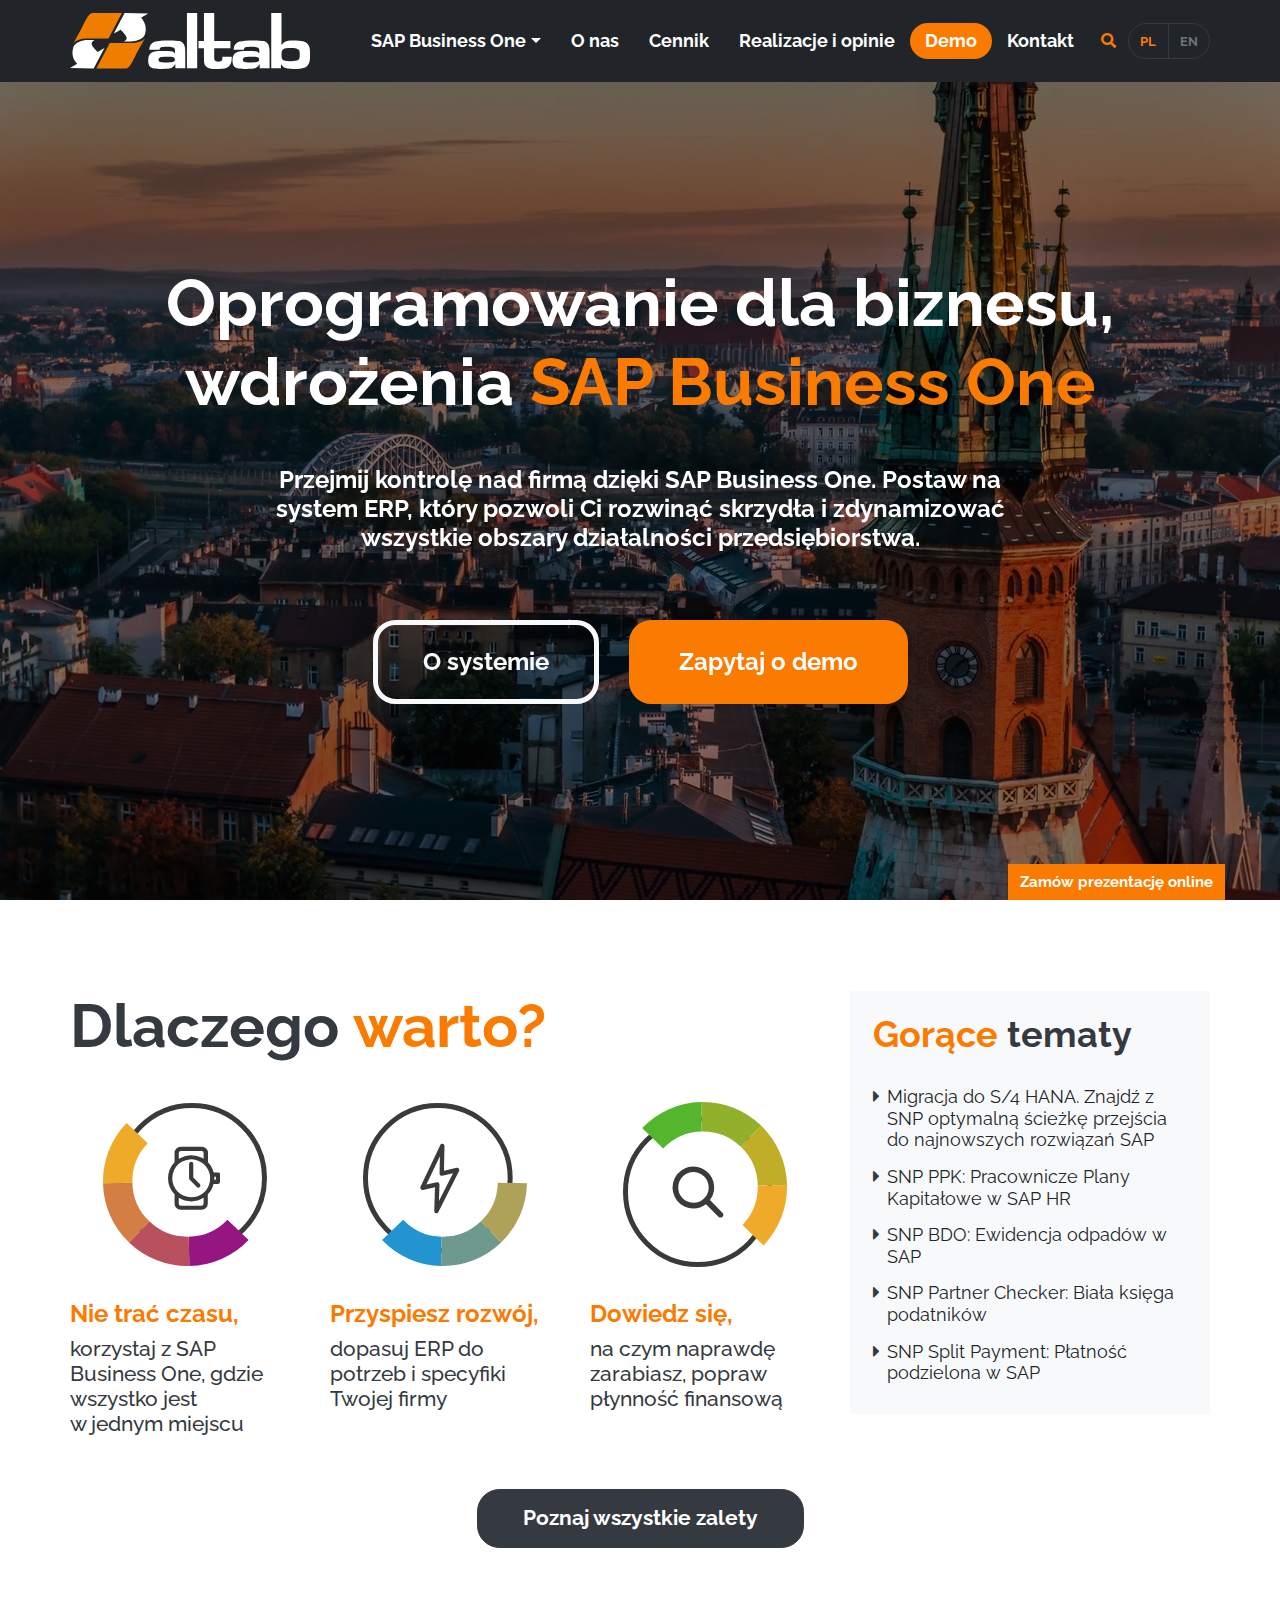
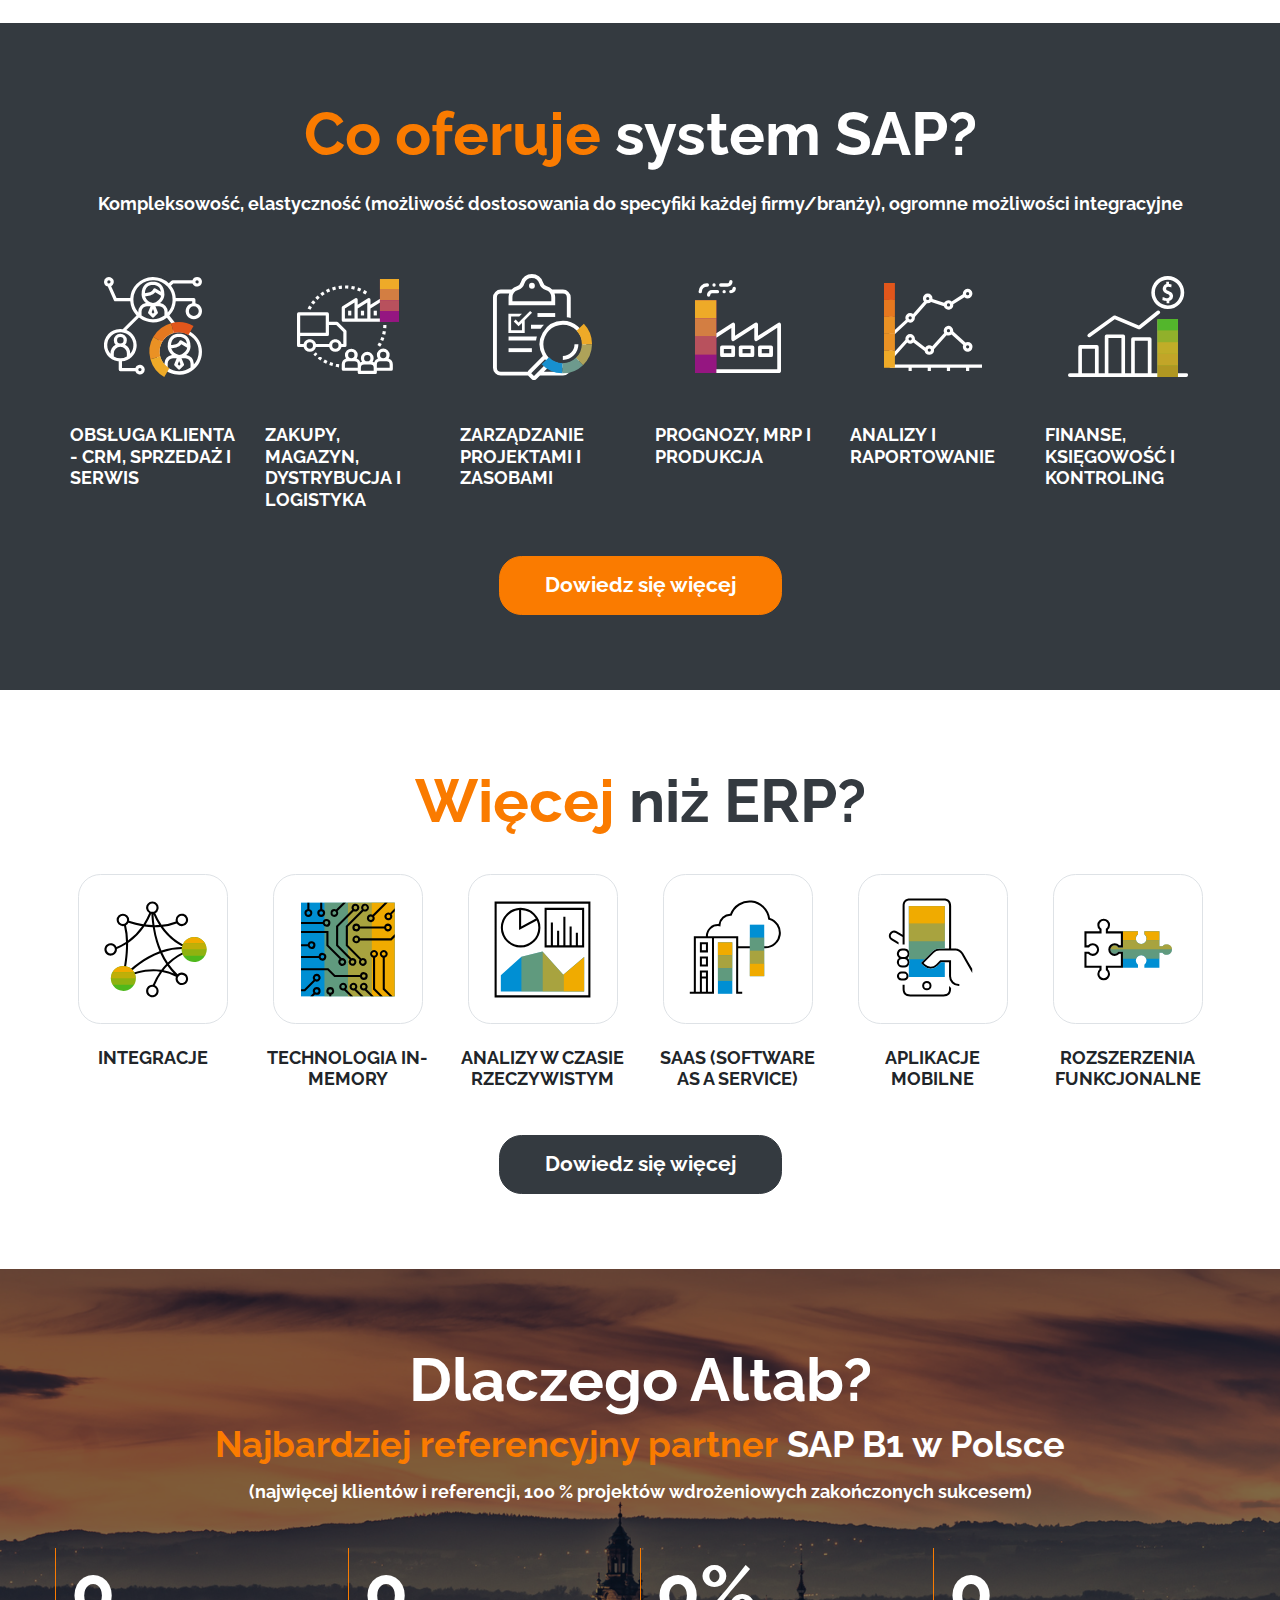
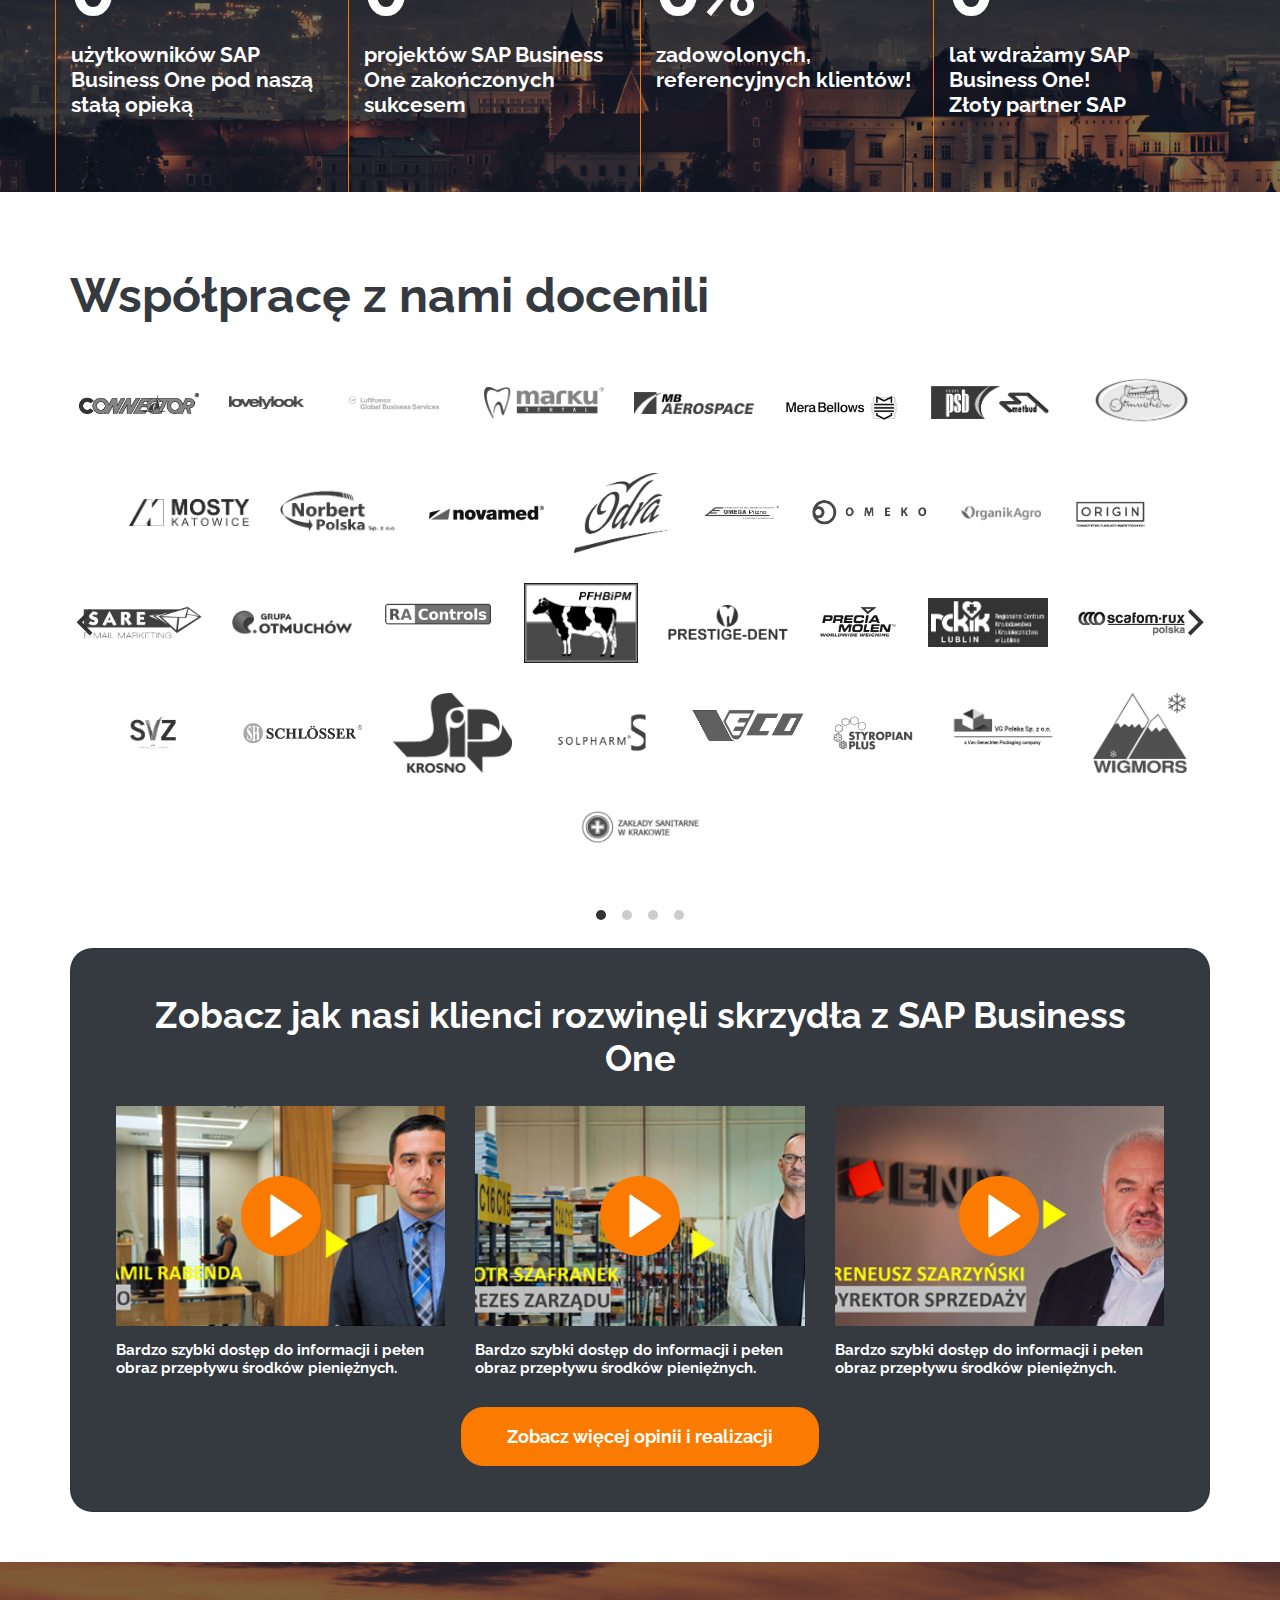
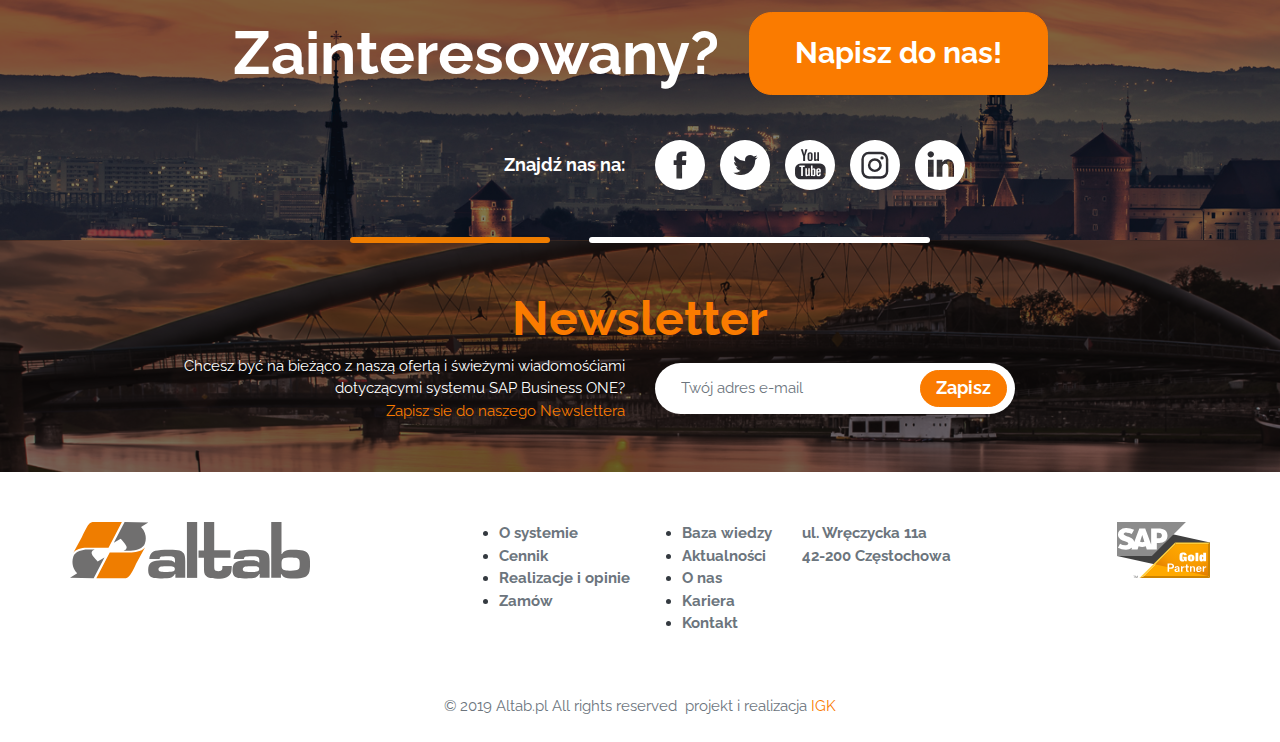
==== commit 630a581c: "Update" ====
--- a/index.html
+++ b/index.html
@@ -50,7 +50,7 @@
     </div>
     </header>
     <main class="section__page__main">
-        <div class="text-white bg-dark section__page__main__intro"><video class="d-block" loop="" autoplay="" preload="auto" muted="" playsinline=""><source src="https://altab.cf/www/Fotolia_223785980_V_HD1080.mp4" type="video/mp4"></video>
+        <div class="text-white bg-dark section__page__main__intro"><video class="d-block" loop="" autoplay="" preload="auto" muted="" playsinline=""><source src="./content/Fotolia_223785980_V_HD1080.mp4" type="video/mp4"></video>
             <div class="d-flex justify-content-center align-items-center py--75" style="background-color: rgba(0,0,0,0.5);">
                 <div class="container">
                     <div class="row">
